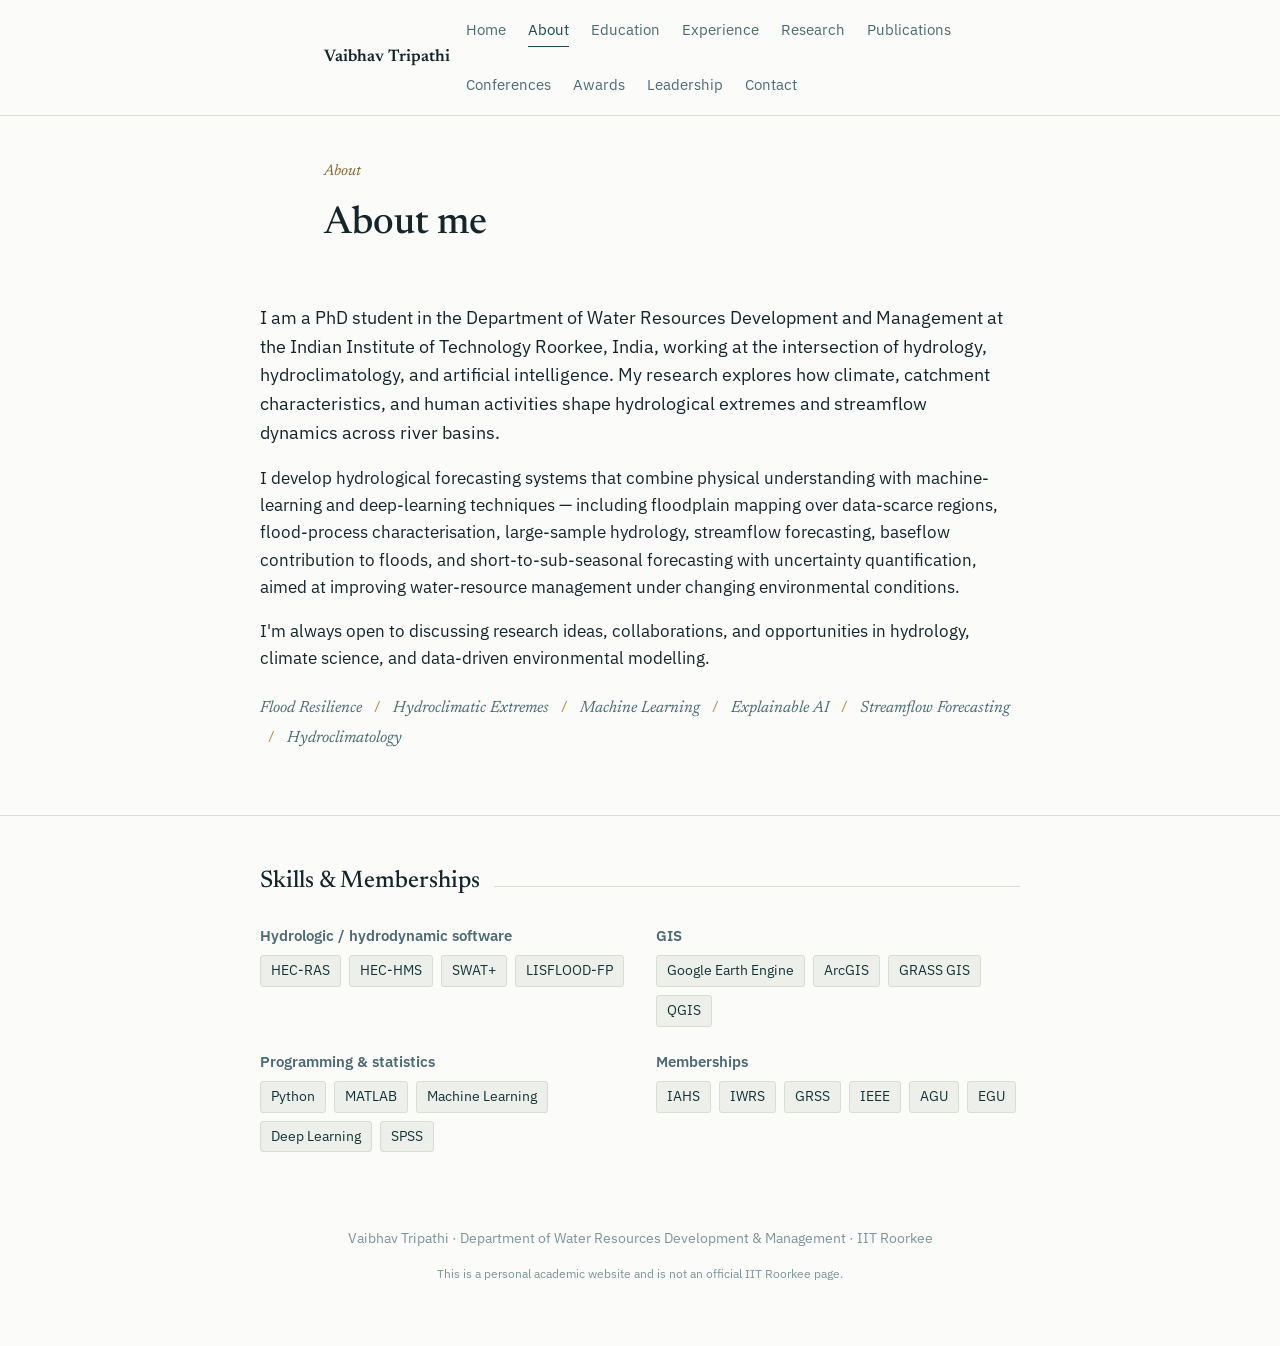
==== about.html @ 0121c371 "Add personal academic website Multi-page site built from CV and Google Sites content: home with feat" ====
<!DOCTYPE html>
<html lang="en">
<head>
<meta charset="UTF-8">
<meta name="viewport" content="width=device-width, initial-scale=1.0">
<title>About — Vaibhav Tripathi</title>
<meta name="description" content="About Vaibhav Tripathi, PhD researcher in hydrology at IIT Roorkee.">
<meta property="og:title" content="About — Vaibhav Tripathi">
<meta property="og:description" content="About Vaibhav Tripathi, PhD researcher in hydrology at IIT Roorkee.">
<meta property="og:image" content="assets/img/profile.jpg">
<meta property="og:type" content="website">
<link rel="icon" href="data:,">
<link rel="preconnect" href="https://fonts.googleapis.com">
<link rel="preconnect" href="https://fonts.gstatic.com" crossorigin>
<link href="https://fonts.googleapis.com/css2?family=Newsreader:ital,opsz,wght@0,6..72,400;0,6..72,500;0,6..72,600;1,6..72,400;1,6..72,500&family=IBM+Plex+Sans:wght@400;500;600&display=swap" rel="stylesheet">
<link rel="stylesheet" href="assets/css/style.css">
</head>
<body>

<nav class="topnav">
  <div class="topnav-inner">
    <a href="index.html" class="brand">Vaibhav Tripathi</a>
    <button class="navtoggle" id="navToggle" aria-label="Toggle navigation" aria-expanded="false">
      <span></span><span></span><span></span>
    </button>
    <div class="navlinks" id="navLinks">
      <a href="index.html">Home</a>
      <a href="about.html" class="active">About</a>
      <a href="education.html">Education</a>
      <a href="experience.html">Experience</a>
      <a href="research.html">Research</a>
      <a href="publications.html">Publications</a>
      <a href="conferences.html">Conferences</a>
      <a href="awards.html">Awards</a>
      <a href="leadership.html">Leadership</a>
      <a href="contact.html">Contact</a>
    </div>
  </div>
</nav>
<header class="pagehead">
  <p class="hero-eyebrow">About</p>
  <h1>About me</h1>
  
</header>

<main>
<section class="no-border-top">
  <div class="section-inner">
    <p class="about-lede">I am a PhD student in the Department of Water Resources Development and Management at the Indian Institute of Technology Roorkee, India, working at the intersection of hydrology, hydroclimatology, and artificial intelligence. My research explores how climate, catchment characteristics, and human activities shape hydrological extremes and streamflow dynamics across river basins.</p>
    <p>I develop hydrological forecasting systems that combine physical understanding with machine-learning and deep-learning techniques &mdash; including floodplain mapping over data-scarce regions, flood-process characterisation, large-sample hydrology, streamflow forecasting, baseflow contribution to floods, and short-to-sub-seasonal forecasting with uncertainty quantification, aimed at improving water-resource management under changing environmental conditions.</p>
    <p>I'm always open to discussing research ideas, collaborations, and opportunities in hydrology, climate science, and data-driven environmental modelling.</p>
    <p class="keywords">Flood Resilience <span class="sep">/</span> Hydroclimatic Extremes <span class="sep">/</span> Machine Learning <span class="sep">/</span> Explainable AI <span class="sep">/</span> Streamflow Forecasting <span class="sep">/</span> Hydroclimatology</p>
  </div>
</section>

<section id="skills">
  <div class="section-inner">
    <div class="section-head"><h2>Skills &amp; Memberships</h2><div class="rule"></div></div>
    <div class="skills-grid">
      <div>
        <h3>Hydrologic / hydrodynamic software</h3>
        <div class="tag-row"><span>HEC-RAS</span><span>HEC-HMS</span><span>SWAT+</span><span>LISFLOOD-FP</span></div>
      </div>
      <div>
        <h3>GIS</h3>
        <div class="tag-row"><span>Google Earth Engine</span><span>ArcGIS</span><span>GRASS GIS</span><span>QGIS</span></div>
      </div>
      <div>
        <h3>Programming &amp; statistics</h3>
        <div class="tag-row"><span>Python</span><span>MATLAB</span><span>Machine Learning</span><span>Deep Learning</span><span>SPSS</span></div>
      </div>
      <div>
        <h3>Memberships</h3>
        <div class="tag-row"><span>IAHS</span><span>IWRS</span><span>GRSS</span><span>IEEE</span><span>AGU</span><span>EGU</span></div>
      </div>
    </div>
  </div>
</section>
</main>
<footer>
  <p>Vaibhav Tripathi &middot; Department of Water Resources Development &amp; Management &middot; IIT Roorkee</p>
  <p class="footer-note">This is a personal academic website and is not an official IIT Roorkee page.</p>
</footer>

<script src="assets/js/main.js"></script>
</body>
</html>
---- assets/css/style.css ----
/* ============================================================
   Vaibhav Tripathi — personal site
   Palette: ink #14252B / teal #1B4B4F / slate #4C6B72
            paper #EDEFEA / paper-warm #FBFBF9 / ochre #B8823D
   Type: Newsreader (headings) + IBM Plex Sans (body/UI)
   ============================================================ */

:root {
  --ink: #14252b;
  --teal: #1b4b4f;
  --teal-deep: #123437;
  --slate: #4c6b72;
  --slate-light: #7c949a;
  --paper: #edefea;
  --paper-warm: #fbfbf9;
  --line: #d8dcd3;
  --ochre: #b8823d;
  --ochre-deep: #8f6528;
  --max-w: 760px;
  --side-pad: clamp(20px, 5vw, 64px);
}

* { box-sizing: border-box; }

html {
  scroll-behavior: smooth;
}

@media (prefers-reduced-motion: reduce) {
  html { scroll-behavior: auto; }
  * { animation-duration: 0.01ms !important; animation-iteration-count: 1 !important; transition-duration: 0.01ms !important; }
}

body {
  margin: 0;
  background: var(--paper-warm);
  color: var(--ink);
  font-family: "IBM Plex Sans", -apple-system, BlinkMacSystemFont, "Segoe UI", sans-serif;
  font-size: 17px;
  line-height: 1.6;
  -webkit-font-smoothing: antialiased;
}

h1, h2, h3, h4 {
  font-family: "Newsreader", Georgia, serif;
  font-weight: 500;
  color: var(--ink);
  margin: 0;
}

a {
  color: var(--teal);
  text-decoration-color: var(--slate-light);
  text-underline-offset: 3px;
}
a:hover { color: var(--ochre-deep); }

a:focus-visible,
button:focus-visible,
input:focus-visible {
  outline: 2px solid var(--ochre);
  outline-offset: 3px;
}

::selection { background: var(--ochre); color: var(--paper-warm); }

p { margin: 0 0 1em; }

.wrap {
  max-width: var(--max-w);
  margin: 0 auto;
  padding: 0 var(--side-pad);
}

/* ---------- Top nav ---------- */

.topnav {
  position: sticky;
  top: 0;
  z-index: 50;
  background: rgba(251, 251, 249, 0.92);
  backdrop-filter: blur(6px);
  border-bottom: 1px solid var(--line);
}

.topnav-inner {
  max-width: var(--max-w);
  margin: 0 auto;
  padding: 14px var(--side-pad);
  display: flex;
  align-items: center;
  justify-content: space-between;
  gap: 16px;
}

.brand {
  font-family: "Newsreader", serif;
  font-size: 1.05rem;
  font-weight: 600;
  color: var(--ink);
  text-decoration: none;
  white-space: nowrap;
}

.navlinks {
  display: flex;
  gap: clamp(10px, 2vw, 22px);
  flex-wrap: wrap;
  font-size: 0.92rem;
}

.navlinks a {
  color: var(--slate);
  text-decoration: none;
  padding: 4px 0;
  border-bottom: 1px solid transparent;
}
.navlinks a:hover {
  color: var(--teal);
  border-bottom-color: var(--ochre);
}
.navlinks a.active {
  color: var(--teal);
  border-bottom-color: var(--teal);
}

.navtoggle {
  display: none;
  flex-direction: column;
  justify-content: center;
  gap: 4px;
  width: 30px;
  height: 30px;
  background: none;
  border: none;
  cursor: pointer;
  padding: 0;
}
.navtoggle span {
  display: block;
  height: 1.5px;
  background: var(--ink);
  border-radius: 1px;
}

@media (max-width: 720px) {
  .navtoggle { display: flex; }
  .navlinks {
    display: none;
    width: 100%;
    flex-direction: column;
    gap: 2px;
    padding-top: 10px;
  }
  .navlinks.open { display: flex; }
  .navlinks a { padding: 8px 0; border-bottom: 1px dotted var(--line); }
  .topnav-inner { flex-wrap: wrap; }
}

/* ---------- Hero ---------- */

.hero {
  position: relative;
  padding: 64px var(--side-pad) 40px;
  overflow: hidden;
}

.hero-inner {
  max-width: var(--max-w);
  margin: 0 auto;
  display: grid;
  grid-template-columns: 1fr auto;
  gap: 36px;
  align-items: start;
  position: relative;
  z-index: 2;
}

.hero-eyebrow {
  color: var(--ochre-deep);
  font-size: 0.95rem;
  margin: 0 0 10px;
  font-style: italic;
  font-family: "Newsreader", serif;
}

.hero h1 {
  font-size: clamp(2.1rem, 5vw, 2.9rem);
  line-height: 1.12;
  margin-bottom: 14px;
  letter-spacing: -0.01em;
}

.hero-role {
  color: var(--slate);
  font-size: 1.05rem;
  max-width: 46ch;
  margin-bottom: 20px;
}

.hero-links {
  display: flex;
  flex-wrap: wrap;
  gap: 10px 18px;
  font-size: 0.93rem;
}

.hero-links a {
  color: var(--teal);
  text-decoration: none;
  border-bottom: 1px solid var(--line);
  padding-bottom: 1px;
}
.hero-links a:hover { border-bottom-color: var(--ochre); }

.hero-photo {
  width: 148px;
  height: 148px;
  border-radius: 50%;
  overflow: hidden;
  border: 1px solid var(--line);
  flex-shrink: 0;
  background: var(--paper);
}
.hero-photo img {
  width: 100%;
  height: 100%;
  object-fit: cover;
  display: block;
}

.hero-contour {
  position: absolute;
  inset: 0;
  z-index: 1;
  opacity: 0.5;
  pointer-events: none;
}

@media (max-width: 620px) {
  .hero-inner { grid-template-columns: 1fr; }
  .hero-photo { width: 104px; height: 104px; order: -1; }
}

/* ---------- Sub-page header (non-home pages) ---------- */

.pagehead {
  padding: 44px var(--side-pad) 30px;
  max-width: var(--max-w);
  margin: 0 auto;
}
.pagehead h1 {
  font-size: clamp(1.8rem, 4vw, 2.4rem);
  margin-bottom: 8px;
}
.pagehead-blurb {
  color: var(--slate);
  max-width: 62ch;
  margin: 0;
}

section.no-border-top {
  border-top: none;
  padding-top: 10px;
}

/* ---------- Featured research (home page) ---------- */

.feature-grid {
  display: grid;
  grid-template-columns: repeat(3, 1fr);
  gap: 20px;
}
@media (max-width: 820px) {
  .feature-grid { grid-template-columns: 1fr; }
}

.feature-card {
  border: 1px solid var(--line);
  border-radius: 4px;
  padding: 20px;
  background: var(--paper);
}
.feature-card h3 {
  font-size: 1.05rem;
  margin: 12px 0 6px;
  line-height: 1.3;
}
.feature-card p {
  color: var(--slate);
  font-size: 0.93rem;
  margin: 0;
}
.feature-card .pub-links { margin-top: 10px; }

.feature-stats {
  display: flex;
  flex-wrap: wrap;
  gap: 14px;
}
.stat {
  display: flex;
  flex-direction: column;
}
.stat-num {
  font-family: "Newsreader", serif;
  font-size: 1.3rem;
  color: var(--teal);
  font-weight: 600;
  line-height: 1.1;
}
.stat-label {
  font-size: 0.74rem;
  color: var(--slate-light);
  margin-top: 2px;
}

/* ---------- Sections ---------- */

section {
  padding: 46px var(--side-pad);
  border-top: 1px solid var(--line);
}
section .wrap { padding: 0; max-width: var(--max-w); }
section > .wrap { }
.section-inner { max-width: var(--max-w); margin: 0 auto; }

.section-head {
  display: flex;
  align-items: baseline;
  gap: 14px;
  margin-bottom: 22px;
}

.section-head h2 {
  font-size: 1.5rem;
}

.section-head .rule {
  flex: 1;
  height: 1px;
  background: var(--line);
}

/* ---------- About ---------- */

.about-lede {
  font-size: 1.12rem;
  color: var(--ink);
  max-width: 68ch;
}

.keywords {
  margin-top: 22px;
  font-family: "Newsreader", serif;
  font-style: italic;
  color: var(--slate);
  font-size: 1.02rem;
  line-height: 1.8;
}
.keywords .sep {
  color: var(--ochre);
  font-style: normal;
  margin: 0 8px;
}

/* ---------- Research ---------- */

.research-item {
  padding: 16px 0;
  border-bottom: 1px dotted var(--line);
}
.research-item:last-child { border-bottom: none; }
.research-item h3 {
  font-size: 1.08rem;
  margin-bottom: 4px;
}
.research-item p {
  color: var(--slate);
  font-size: 0.97rem;
  margin: 0;
}
.research-tag {
  font-size: 0.8rem;
  color: var(--ochre-deep);
  margin-left: 8px;
}

/* ---------- Timeline (Education / Experience) ---------- */

.timeline {
  position: relative;
  margin-left: 6px;
  padding-left: 26px;
  border-left: 1.5px solid var(--slate-light);
}

.timeline-item {
  position: relative;
  padding-bottom: 28px;
}
.timeline-item:last-child { padding-bottom: 0; }

.timeline-item::before {
  content: "";
  position: absolute;
  left: -30.5px;
  top: 6px;
  width: 9px;
  height: 9px;
  border-radius: 50%;
  background: var(--paper-warm);
  border: 2px solid var(--teal);
}

.timeline-date {
  font-size: 0.85rem;
  color: var(--ochre-deep);
  font-family: "Newsreader", serif;
  font-style: italic;
  margin-bottom: 2px;
}

.timeline-item h3 {
  font-size: 1.08rem;
  margin-bottom: 2px;
}

.timeline-item .org {
  color: var(--slate);
  font-size: 0.95rem;
}
.timeline-item .meta {
  color: var(--slate-light);
  font-size: 0.88rem;
  margin-top: 2px;
}

/* ---------- Publications ---------- */

.pub-controls {
  margin-bottom: 20px;
  display: flex;
  gap: 10px;
  flex-wrap: wrap;
  align-items: center;
}

.pub-search {
  flex: 1;
  min-width: 180px;
  padding: 9px 12px;
  border: 1px solid var(--line);
  border-radius: 3px;
  background: var(--paper);
  font-family: inherit;
  font-size: 0.92rem;
  color: var(--ink);
}
.pub-search::placeholder { color: var(--slate-light); }

.pub-year-group {
  margin-bottom: 24px;
}
.pub-year {
  font-family: "Newsreader", serif;
  font-size: 1.15rem;
  color: var(--teal);
  margin-bottom: 10px;
  font-style: italic;
}

.pub-item {
  padding: 12px 0;
  border-bottom: 1px dotted var(--line);
  font-size: 0.97rem;
}
.pub-item:last-child { border-bottom: none; }

.pub-title {
  color: var(--ink);
  font-weight: 500;
  display: block;
  margin-bottom: 3px;
}
.pub-meta {
  color: var(--slate);
  font-size: 0.92rem;
}
.pub-journal { font-style: italic; }
.pub-links { margin-top: 4px; font-size: 0.88rem; }
.pub-links a { margin-right: 14px; }
.pub-badge {
  display: inline-block;
  font-size: 0.76rem;
  color: var(--ochre-deep);
  border: 1px solid var(--ochre);
  border-radius: 3px;
  padding: 1px 6px;
  margin-left: 8px;
  vertical-align: middle;
}
.pub-item[hidden] { display: none; }

/* ---------- Lists (awards / leadership / conferences) ---------- */

.plain-list {
  list-style: none;
  margin: 0;
  padding: 0;
}
.plain-list li {
  padding: 10px 0;
  border-bottom: 1px dotted var(--line);
  font-size: 0.97rem;
  color: var(--ink);
}
.plain-list li:last-child { border-bottom: none; }
.plain-list .sub {
  color: var(--slate);
  font-size: 0.9rem;
  display: block;
  margin-top: 2px;
}

.conf-list li { padding: 10px 0; border-bottom: 1px dotted var(--line); font-size: 0.95rem;}
.conf-list .pub-meta { display:block; margin-top:2px; }

/* ---------- Skills / memberships row ---------- */

.tag-row {
  display: flex;
  flex-wrap: wrap;
  gap: 8px;
  margin-top: 8px;
}
.tag-row span {
  font-size: 0.85rem;
  color: var(--teal-deep);
  background: var(--paper);
  border: 1px solid var(--line);
  padding: 4px 10px;
  border-radius: 3px;
}

.skills-grid {
  display: grid;
  grid-template-columns: 1fr 1fr;
  gap: 22px 32px;
}
.skills-grid h3 {
  font-size: 0.95rem;
  color: var(--slate);
  font-weight: 600;
  font-family: "IBM Plex Sans", sans-serif;
  margin-bottom: 8px;
  text-transform: none;
}
@media (max-width: 560px) {
  .skills-grid { grid-template-columns: 1fr; }
}

/* ---------- Contact / footer ---------- */

.contact-grid {
  display: grid;
  grid-template-columns: 1fr 1fr;
  gap: 18px 32px;
}
@media (max-width: 560px) {
  .contact-grid { grid-template-columns: 1fr; }
}
.contact-label {
  font-size: 0.82rem;
  color: var(--slate-light);
  margin-bottom: 2px;
}
.contact-value a, .contact-value {
  color: var(--ink);
  text-decoration: none;
}
.contact-value a:hover { color: var(--teal); }

.cv-button {
  display: inline-flex;
  align-items: center;
  gap: 8px;
  margin-top: 26px;
  padding: 11px 20px;
  background: var(--teal);
  color: var(--paper-warm) !important;
  text-decoration: none;
  border-radius: 3px;
  font-size: 0.95rem;
  border: 1px solid var(--teal);
}
.cv-button:hover { background: var(--teal-deep); border-color: var(--teal-deep); }

footer {
  padding: 30px var(--side-pad) 50px;
  text-align: center;
  color: var(--slate-light);
  font-size: 0.85rem;
}
footer a { color: var(--slate); }
footer .footer-note {
  font-size: 0.78rem;
  margin-top: 4px;
  color: var(--slate-light);
}
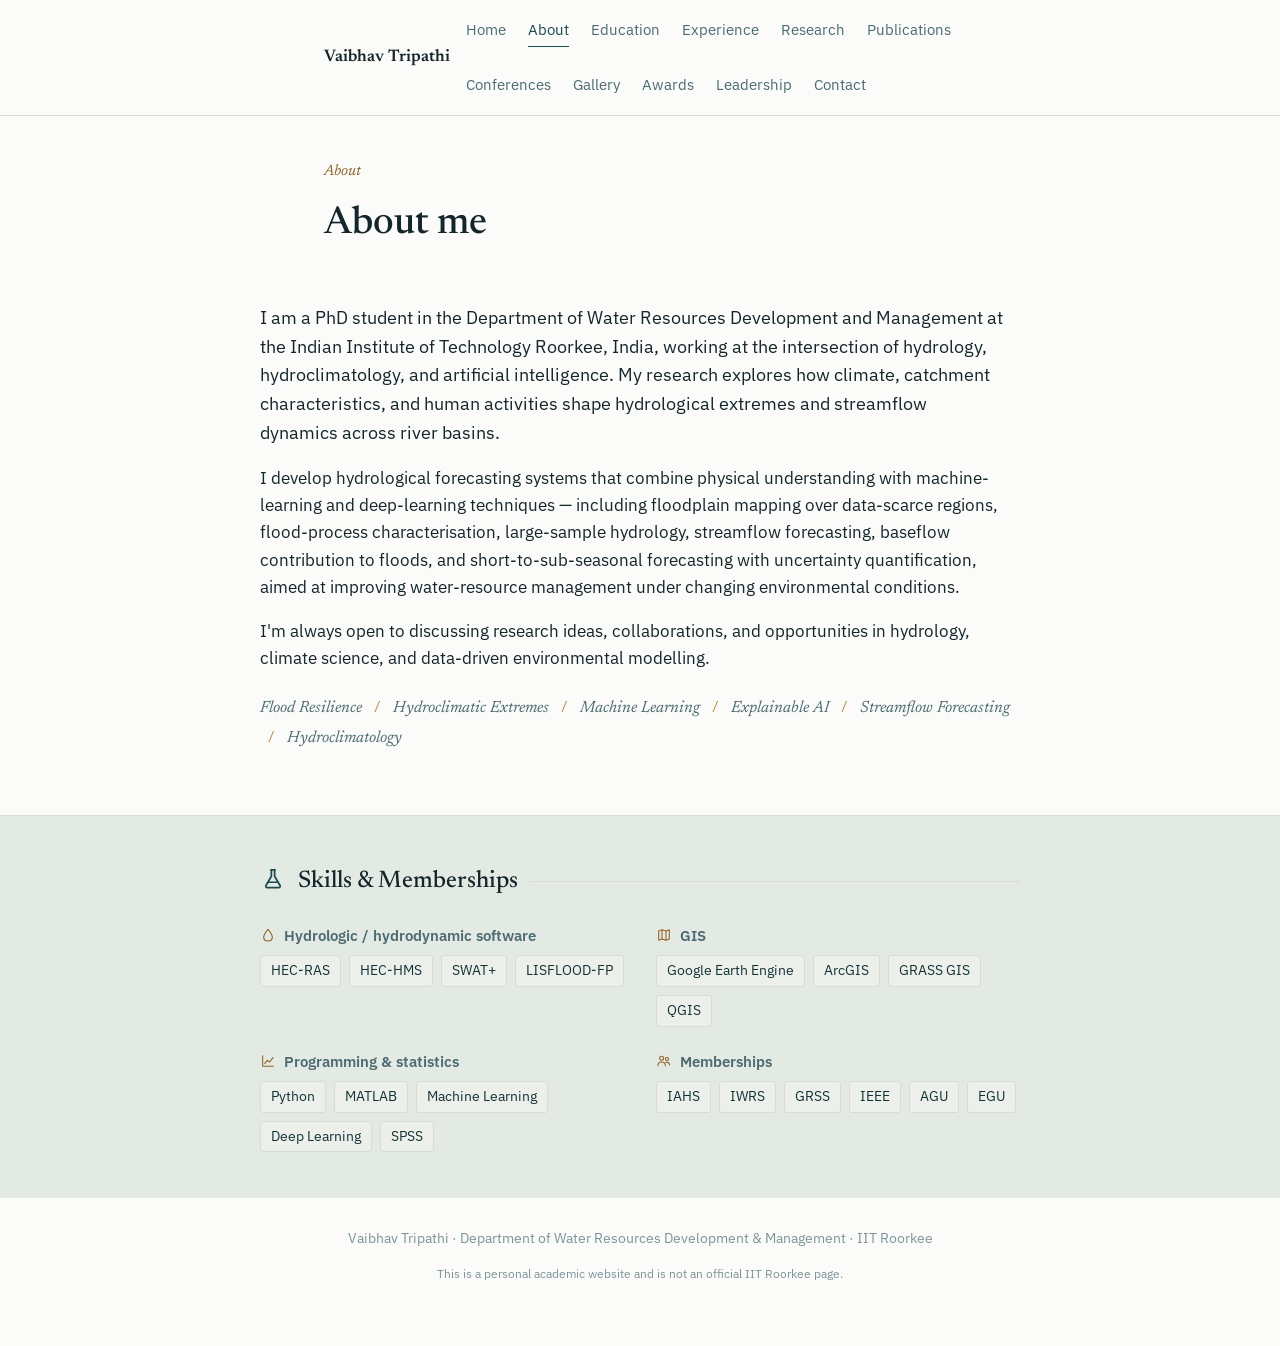
==== commit 94cd4787: "Richer visual design: gradient hero, icon set, gallery page - Hero band: deep teal gradient, light c" ====
--- a/about.html
+++ b/about.html
@@ -16,6 +16,99 @@
 <link rel="stylesheet" href="assets/css/style.css">
 </head>
 <body>
+<svg xmlns="http://www.w3.org/2000/svg" style="display:none">
+<defs>
+
+<symbol id="icon-mail" viewBox="0 0 24 24">
+  <rect x="3" y="5" width="18" height="14" rx="2" fill="none" stroke="currentColor" stroke-width="1.6"/>
+  <path d="M4 6.5 L12 13 L20 6.5" fill="none" stroke="currentColor" stroke-width="1.6" stroke-linecap="round" stroke-linejoin="round"/>
+</symbol>
+
+<symbol id="icon-phone" viewBox="0 0 24 24">
+  <path d="M6.5 3.5 L9.5 3.5 L11 8 L8.5 9.8 C9.6 12.2 11.8 14.4 14.2 15.5 L16 13 L20.5 14.5 L20.5 17.5 C20.5 19.2 19 20.4 17.4 20 C10.8 18.4 5.6 13.2 4 6.6 C3.6 5 4.8 3.5 6.5 3.5 Z" fill="none" stroke="currentColor" stroke-width="1.6" stroke-linejoin="round"/>
+</symbol>
+
+<symbol id="icon-download" viewBox="0 0 24 24">
+  <path d="M12 3.5 V14.5 M7.5 10.5 L12 15 L16.5 10.5" fill="none" stroke="currentColor" stroke-width="1.6" stroke-linecap="round" stroke-linejoin="round"/>
+  <path d="M4.5 17.5 V19 C4.5 19.8 5.2 20.5 6 20.5 H18 C18.8 20.5 19.5 19.8 19.5 19 V17.5" fill="none" stroke="currentColor" stroke-width="1.6" stroke-linecap="round"/>
+</symbol>
+
+<symbol id="icon-external" viewBox="0 0 24 24">
+  <path d="M9 6.5 H5.5 C4.7 6.5 4 7.2 4 8 V18 C4 18.8 4.7 19.5 5.5 19.5 H16 C16.8 19.5 17.5 18.8 17.5 18 V14.5" fill="none" stroke="currentColor" stroke-width="1.6" stroke-linecap="round" stroke-linejoin="round"/>
+  <path d="M12.5 4.5 H19.5 V11.5 M19.5 4.5 L11 13" fill="none" stroke="currentColor" stroke-width="1.6" stroke-linecap="round" stroke-linejoin="round"/>
+</symbol>
+
+<symbol id="icon-cap" viewBox="0 0 24 24">
+  <path d="M12 4.5 L21.5 9 L12 13.5 L2.5 9 Z" fill="none" stroke="currentColor" stroke-width="1.6" stroke-linejoin="round"/>
+  <path d="M6.5 11 V15.5 C6.5 17 9 18.5 12 18.5 C15 18.5 17.5 17 17.5 15.5 V11" fill="none" stroke="currentColor" stroke-width="1.6" stroke-linecap="round"/>
+  <path d="M21.5 9 V15" fill="none" stroke="currentColor" stroke-width="1.6" stroke-linecap="round"/>
+</symbol>
+
+<symbol id="icon-briefcase" viewBox="0 0 24 24">
+  <rect x="3" y="7.5" width="18" height="12" rx="2" fill="none" stroke="currentColor" stroke-width="1.6"/>
+  <path d="M8.5 7.5 V5.5 C8.5 4.7 9.2 4 10 4 H14 C14.8 4 15.5 4.7 15.5 5.5 V7.5" fill="none" stroke="currentColor" stroke-width="1.6" stroke-linejoin="round"/>
+  <path d="M3 12.5 H21" stroke="currentColor" stroke-width="1.6"/>
+</symbol>
+
+<symbol id="icon-flask" viewBox="0 0 24 24">
+  <path d="M10 3.5 H14 M10.5 4 V9.5 L5.5 18 C5 19 5.7 20 6.8 20 H17.2 C18.3 20 19 19 18.5 18 L13.5 9.5 V4" fill="none" stroke="currentColor" stroke-width="1.6" stroke-linecap="round" stroke-linejoin="round"/>
+  <path d="M8 15 H16" stroke="currentColor" stroke-width="1.6" stroke-linecap="round"/>
+</symbol>
+
+<symbol id="icon-map" viewBox="0 0 24 24">
+  <path d="M9 4 L4 6 V20 L9 18 L15 20 L20 18 V4 L15 6 L9 4 Z" fill="none" stroke="currentColor" stroke-width="1.6" stroke-linejoin="round"/>
+  <path d="M9 4 V18 M15 6 V20" stroke="currentColor" stroke-width="1.6"/>
+</symbol>
+
+<symbol id="icon-users" viewBox="0 0 24 24">
+  <circle cx="8.5" cy="8" r="3" fill="none" stroke="currentColor" stroke-width="1.6"/>
+  <path d="M3 19 C3 15.5 5.5 13.5 8.5 13.5 C11.5 13.5 14 15.5 14 19" fill="none" stroke="currentColor" stroke-width="1.6" stroke-linecap="round"/>
+  <circle cx="16.5" cy="9" r="2.3" fill="none" stroke="currentColor" stroke-width="1.6"/>
+  <path d="M14.5 13.8 C17 13.3 19.8 15 20.5 18" fill="none" stroke="currentColor" stroke-width="1.6" stroke-linecap="round"/>
+</symbol>
+
+<symbol id="icon-award" viewBox="0 0 24 24">
+  <circle cx="12" cy="9" r="5.5" fill="none" stroke="currentColor" stroke-width="1.6"/>
+  <path d="M9 13.5 L7.5 20.5 L12 18 L16.5 20.5 L15 13.5" fill="none" stroke="currentColor" stroke-width="1.6" stroke-linejoin="round"/>
+</symbol>
+
+<symbol id="icon-book" viewBox="0 0 24 24">
+  <path d="M4 5.5 C4 4.7 4.7 4 5.5 4 H11 V19 H5.5 C4.7 19 4 19.7 4 20.5 V5.5 Z" fill="none" stroke="currentColor" stroke-width="1.6" stroke-linejoin="round"/>
+  <path d="M20 5.5 C20 4.7 19.3 4 18.5 4 H13 V19 H18.5 C19.3 19 20 19.7 20 20.5 V5.5 Z" fill="none" stroke="currentColor" stroke-width="1.6" stroke-linejoin="round"/>
+</symbol>
+
+<symbol id="icon-calendar" viewBox="0 0 24 24">
+  <rect x="3.5" y="5.5" width="17" height="15" rx="2" fill="none" stroke="currentColor" stroke-width="1.6"/>
+  <path d="M3.5 10 H20.5 M8 3.5 V7 M16 3.5 V7" stroke="currentColor" stroke-width="1.6" stroke-linecap="round"/>
+</symbol>
+
+<symbol id="icon-droplet" viewBox="0 0 24 24">
+  <path d="M12 3.5 C12 3.5 5.5 11 5.5 15.5 C5.5 19 8.4 21 12 21 C15.6 21 18.5 19 18.5 15.5 C18.5 11 12 3.5 12 3.5 Z" fill="none" stroke="currentColor" stroke-width="1.6" stroke-linejoin="round"/>
+</symbol>
+
+<symbol id="icon-chart" viewBox="0 0 24 24">
+  <path d="M4 20 V4 M4 20 H20" stroke="currentColor" stroke-width="1.6" stroke-linecap="round"/>
+  <path d="M7 16 L11 11 L14.5 13.5 L19.5 7" fill="none" stroke="currentColor" stroke-width="1.6" stroke-linecap="round" stroke-linejoin="round"/>
+</symbol>
+
+<symbol id="icon-image" viewBox="0 0 24 24">
+  <rect x="3.5" y="4.5" width="17" height="15" rx="2" fill="none" stroke="currentColor" stroke-width="1.6"/>
+  <circle cx="8.5" cy="9.5" r="1.7" fill="none" stroke="currentColor" stroke-width="1.6"/>
+  <path d="M4 17 L9.5 12 L13.5 15.5 L16.5 13 L20.5 17" fill="none" stroke="currentColor" stroke-width="1.6" stroke-linejoin="round"/>
+</symbol>
+
+<symbol id="icon-globe" viewBox="0 0 24 24">
+  <circle cx="12" cy="12" r="8.5" fill="none" stroke="currentColor" stroke-width="1.6"/>
+  <path d="M3.5 12 H20.5 M12 3.5 C14.8 6.5 14.8 17.5 12 20.5 C9.2 17.5 9.2 6.5 12 3.5 Z" fill="none" stroke="currentColor" stroke-width="1.6"/>
+</symbol>
+
+<symbol id="icon-pin" viewBox="0 0 24 24">
+  <path d="M12 21 C12 21 18.5 14.5 18.5 10 C18.5 6.4 15.6 3.5 12 3.5 C8.4 3.5 5.5 6.4 5.5 10 C5.5 14.5 12 21 12 21 Z" fill="none" stroke="currentColor" stroke-width="1.6" stroke-linejoin="round"/>
+  <circle cx="12" cy="10" r="2.2" fill="none" stroke="currentColor" stroke-width="1.6"/>
+</symbol>
+
+</defs>
+</svg>
 
 <nav class="topnav">
   <div class="topnav-inner">
@@ -31,6 +124,7 @@
       <a href="research.html">Research</a>
       <a href="publications.html">Publications</a>
       <a href="conferences.html">Conferences</a>
+      <a href="gallery.html">Gallery</a>
       <a href="awards.html">Awards</a>
       <a href="leadership.html">Leadership</a>
       <a href="contact.html">Contact</a>
@@ -38,7 +132,7 @@
   </div>
 </nav>
 <header class="pagehead">
-  <p class="hero-eyebrow">About</p>
+  <p class="pagehead-eyebrow">About</p>
   <h1>About me</h1>
   
 </header>
@@ -53,24 +147,24 @@
   </div>
 </section>
 
-<section id="skills">
+<section id="skills" class="tint">
   <div class="section-inner">
-    <div class="section-head"><h2>Skills &amp; Memberships</h2><div class="rule"></div></div>
+    <div class="section-head"><span class="section-icon"><svg class="icon icon-lg"><use href="#icon-flask"/></svg></span><h2>Skills &amp; Memberships</h2><div class="rule"></div></div>
     <div class="skills-grid">
       <div>
-        <h3>Hydrologic / hydrodynamic software</h3>
+        <h3><svg class="icon icon-sm"><use href="#icon-droplet"/></svg> Hydrologic / hydrodynamic software</h3>
         <div class="tag-row"><span>HEC-RAS</span><span>HEC-HMS</span><span>SWAT+</span><span>LISFLOOD-FP</span></div>
       </div>
       <div>
-        <h3>GIS</h3>
+        <h3><svg class="icon icon-sm"><use href="#icon-map"/></svg> GIS</h3>
         <div class="tag-row"><span>Google Earth Engine</span><span>ArcGIS</span><span>GRASS GIS</span><span>QGIS</span></div>
       </div>
       <div>
-        <h3>Programming &amp; statistics</h3>
+        <h3><svg class="icon icon-sm"><use href="#icon-chart"/></svg> Programming &amp; statistics</h3>
         <div class="tag-row"><span>Python</span><span>MATLAB</span><span>Machine Learning</span><span>Deep Learning</span><span>SPSS</span></div>
       </div>
       <div>
-        <h3>Memberships</h3>
+        <h3><svg class="icon icon-sm"><use href="#icon-users"/></svg> Memberships</h3>
         <div class="tag-row"><span>IAHS</span><span>IWRS</span><span>GRSS</span><span>IEEE</span><span>AGU</span><span>EGU</span></div>
       </div>
     </div>
--- a/assets/css/style.css
+++ b/assets/css/style.css
@@ -15,12 +15,26 @@
   --paper-warm: #fbfbf9;
   --line: #d8dcd3;
   --ochre: #b8823d;
+  --ochre-light: #e3b67a;
   --ochre-deep: #8f6528;
+  --paper-tint: #e3e9e3;
   --max-w: 760px;
+  --max-w-wide: 980px;
   --side-pad: clamp(20px, 5vw, 64px);
 }
 
 * { box-sizing: border-box; }
+
+.icon {
+  width: 1em;
+  height: 1em;
+  display: inline-block;
+  vertical-align: -0.15em;
+  flex-shrink: 0;
+}
+.icon-sm { width: 16px; height: 16px; }
+.icon-md { width: 20px; height: 20px; }
+.icon-lg { width: 26px; height: 26px; }
 
 html {
   scroll-behavior: smooth;
@@ -161,12 +175,14 @@
 
 .hero {
   position: relative;
-  padding: 64px var(--side-pad) 40px;
+  padding: 68px var(--side-pad) 0;
   overflow: hidden;
+  background: linear-gradient(150deg, var(--teal-deep) 0%, var(--teal) 55%, #235c60 100%);
+  color: var(--paper-warm);
 }
 
 .hero-inner {
-  max-width: var(--max-w);
+  max-width: var(--max-w-wide);
   margin: 0 auto;
   display: grid;
   grid-template-columns: 1fr auto;
@@ -174,9 +190,135 @@
   align-items: start;
   position: relative;
   z-index: 2;
+  padding-bottom: 44px;
 }
 
 .hero-eyebrow {
+  color: var(--ochre-light);
+  font-size: 0.95rem;
+  margin: 0 0 10px;
+  font-style: italic;
+  font-family: "Newsreader", serif;
+}
+
+.hero h1 {
+  font-size: clamp(2.1rem, 5vw, 3.1rem);
+  line-height: 1.12;
+  margin-bottom: 14px;
+  letter-spacing: -0.01em;
+  color: var(--paper-warm);
+}
+
+.hero-role {
+  color: rgba(251, 251, 249, 0.82);
+  font-size: 1.08rem;
+  max-width: 48ch;
+  margin-bottom: 22px;
+}
+
+.hero-links {
+  display: flex;
+  flex-wrap: wrap;
+  gap: 10px 20px;
+  font-size: 0.93rem;
+}
+
+.hero-links a {
+  color: var(--paper-warm);
+  text-decoration: none;
+  border-bottom: 1px solid rgba(251, 251, 249, 0.35);
+  padding-bottom: 1px;
+  display: inline-flex;
+  align-items: center;
+  gap: 6px;
+}
+.hero-links a:hover { border-bottom-color: var(--ochre-light); color: var(--ochre-light); }
+.hero-links .icon { opacity: 0.85; }
+
+.hero-photo {
+  width: 156px;
+  height: 156px;
+  border-radius: 50%;
+  overflow: hidden;
+  border: 2px solid rgba(251, 251, 249, 0.5);
+  box-shadow: 0 0 0 6px rgba(184, 130, 61, 0.18);
+  flex-shrink: 0;
+  background: var(--paper);
+}
+.hero-photo img {
+  width: 100%;
+  height: 100%;
+  object-fit: cover;
+  display: block;
+}
+
+.hero-contour {
+  position: absolute;
+  inset: 0;
+  z-index: 1;
+  opacity: 0.35;
+  pointer-events: none;
+}
+
+/* ---------- Stat strip (bottom of hero) ---------- */
+
+.stat-strip {
+  position: relative;
+  z-index: 2;
+  max-width: var(--max-w-wide);
+  margin: 0 auto;
+  display: grid;
+  grid-template-columns: repeat(4, 1fr);
+  border-top: 1px solid rgba(251, 251, 249, 0.18);
+}
+
+.stat-strip-item {
+  padding: 18px var(--side-pad) 22px 0;
+  border-left: 1px solid rgba(251, 251, 249, 0.18);
+  padding-left: 20px;
+}
+.stat-strip-item:first-child { border-left: none; padding-left: 0; }
+
+.stat-strip-num {
+  font-family: "Newsreader", serif;
+  font-size: clamp(1.3rem, 2.4vw, 1.7rem);
+  color: var(--ochre-light);
+  font-weight: 600;
+  line-height: 1.1;
+  display: block;
+}
+.stat-strip-label {
+  font-size: 0.78rem;
+  color: rgba(251, 251, 249, 0.68);
+  margin-top: 4px;
+  display: block;
+}
+
+@media (max-width: 720px) {
+  .hero-inner { grid-template-columns: 1fr; padding-bottom: 32px; }
+  .hero-photo { width: 110px; height: 110px; order: -1; }
+  .stat-strip { grid-template-columns: repeat(2, 1fr); row-gap: 16px; }
+  .stat-strip-item:nth-child(3) { border-left: none; padding-left: 0; }
+}
+
+/* ---------- Sub-page header (non-home pages) ---------- */
+
+.pagehead {
+  padding: 44px var(--side-pad) 30px;
+  max-width: var(--max-w);
+  margin: 0 auto;
+}
+.pagehead h1 {
+  font-size: clamp(1.8rem, 4vw, 2.4rem);
+  margin-bottom: 8px;
+}
+.pagehead-blurb {
+  color: var(--slate);
+  max-width: 62ch;
+  margin: 0;
+}
+
+.pagehead-eyebrow {
   color: var(--ochre-deep);
   font-size: 0.95rem;
   margin: 0 0 10px;
@@ -184,81 +326,6 @@
   font-family: "Newsreader", serif;
 }
 
-.hero h1 {
-  font-size: clamp(2.1rem, 5vw, 2.9rem);
-  line-height: 1.12;
-  margin-bottom: 14px;
-  letter-spacing: -0.01em;
-}
-
-.hero-role {
-  color: var(--slate);
-  font-size: 1.05rem;
-  max-width: 46ch;
-  margin-bottom: 20px;
-}
-
-.hero-links {
-  display: flex;
-  flex-wrap: wrap;
-  gap: 10px 18px;
-  font-size: 0.93rem;
-}
-
-.hero-links a {
-  color: var(--teal);
-  text-decoration: none;
-  border-bottom: 1px solid var(--line);
-  padding-bottom: 1px;
-}
-.hero-links a:hover { border-bottom-color: var(--ochre); }
-
-.hero-photo {
-  width: 148px;
-  height: 148px;
-  border-radius: 50%;
-  overflow: hidden;
-  border: 1px solid var(--line);
-  flex-shrink: 0;
-  background: var(--paper);
-}
-.hero-photo img {
-  width: 100%;
-  height: 100%;
-  object-fit: cover;
-  display: block;
-}
-
-.hero-contour {
-  position: absolute;
-  inset: 0;
-  z-index: 1;
-  opacity: 0.5;
-  pointer-events: none;
-}
-
-@media (max-width: 620px) {
-  .hero-inner { grid-template-columns: 1fr; }
-  .hero-photo { width: 104px; height: 104px; order: -1; }
-}
-
-/* ---------- Sub-page header (non-home pages) ---------- */
-
-.pagehead {
-  padding: 44px var(--side-pad) 30px;
-  max-width: var(--max-w);
-  margin: 0 auto;
-}
-.pagehead h1 {
-  font-size: clamp(1.8rem, 4vw, 2.4rem);
-  margin-bottom: 8px;
-}
-.pagehead-blurb {
-  color: var(--slate);
-  max-width: 62ch;
-  margin: 0;
-}
-
 section.no-border-top {
   border-top: none;
   padding-top: 10px;
@@ -280,6 +347,10 @@
   border-radius: 4px;
   padding: 20px;
   background: var(--paper);
+}
+.feature-card {
+  position: relative;
+  border-top: 3px solid var(--teal);
 }
 .feature-card h3 {
   font-size: 1.05rem;
@@ -324,12 +395,22 @@
 section .wrap { padding: 0; max-width: var(--max-w); }
 section > .wrap { }
 .section-inner { max-width: var(--max-w); margin: 0 auto; }
+.section-inner.wide { max-width: var(--max-w-wide); }
+
+section.tint {
+  background: var(--paper-tint);
+}
 
 .section-head {
   display: flex;
-  align-items: baseline;
-  gap: 14px;
+  align-items: center;
+  gap: 12px;
   margin-bottom: 22px;
+}
+
+.section-head .section-icon {
+  color: var(--teal);
+  flex-shrink: 0;
 }
 
 .section-head h2 {
@@ -401,7 +482,7 @@
 }
 .timeline-item:last-child { padding-bottom: 0; }
 
-.timeline-item::before {
+.timeline-item:not(.has-icon)::before {
   content: "";
   position: absolute;
   left: -30.5px;
@@ -412,6 +493,22 @@
   background: var(--paper-warm);
   border: 2px solid var(--teal);
 }
+
+.timeline-icon {
+  position: absolute;
+  left: -40px;
+  top: -3px;
+  width: 22px;
+  height: 22px;
+  border-radius: 50%;
+  background: var(--paper-warm);
+  border: 1.5px solid var(--teal);
+  color: var(--teal);
+  display: flex;
+  align-items: center;
+  justify-content: center;
+}
+.timeline-icon .icon { width: 12px; height: 12px; }
 
 .timeline-date {
   font-size: 0.85rem;
@@ -555,9 +652,72 @@
   font-family: "IBM Plex Sans", sans-serif;
   margin-bottom: 8px;
   text-transform: none;
-}
+  display: flex;
+  align-items: center;
+  gap: 8px;
+}
+.skills-grid h3 .icon { color: var(--ochre-deep); }
 @media (max-width: 560px) {
   .skills-grid { grid-template-columns: 1fr; }
+}
+
+/* ---------- Gallery ---------- */
+
+.gallery-grid {
+  display: grid;
+  grid-template-columns: repeat(3, 1fr);
+  gap: 20px;
+}
+@media (max-width: 820px) {
+  .gallery-grid { grid-template-columns: repeat(2, 1fr); }
+}
+@media (max-width: 540px) {
+  .gallery-grid { grid-template-columns: 1fr; }
+}
+
+.gallery-tile {
+  border: 1px solid var(--line);
+  border-radius: 6px;
+  overflow: hidden;
+  background: var(--paper);
+}
+.gallery-tile img {
+  display: block;
+  width: 100%;
+  aspect-ratio: 4 / 3;
+  object-fit: cover;
+}
+.gallery-caption {
+  padding: 12px 14px 14px;
+}
+.gallery-caption h3 {
+  font-size: 0.98rem;
+  margin-bottom: 3px;
+}
+.gallery-caption p {
+  font-size: 0.86rem;
+  color: var(--slate);
+  margin: 0;
+}
+
+/* ---------- Contact cards ---------- */
+
+.contact-card {
+  display: flex;
+  align-items: flex-start;
+  gap: 12px;
+}
+.contact-card .icon-wrap {
+  width: 36px;
+  height: 36px;
+  border-radius: 50%;
+  background: var(--paper);
+  border: 1px solid var(--line);
+  color: var(--teal);
+  display: flex;
+  align-items: center;
+  justify-content: center;
+  flex-shrink: 0;
 }
 
 /* ---------- Contact / footer ---------- */
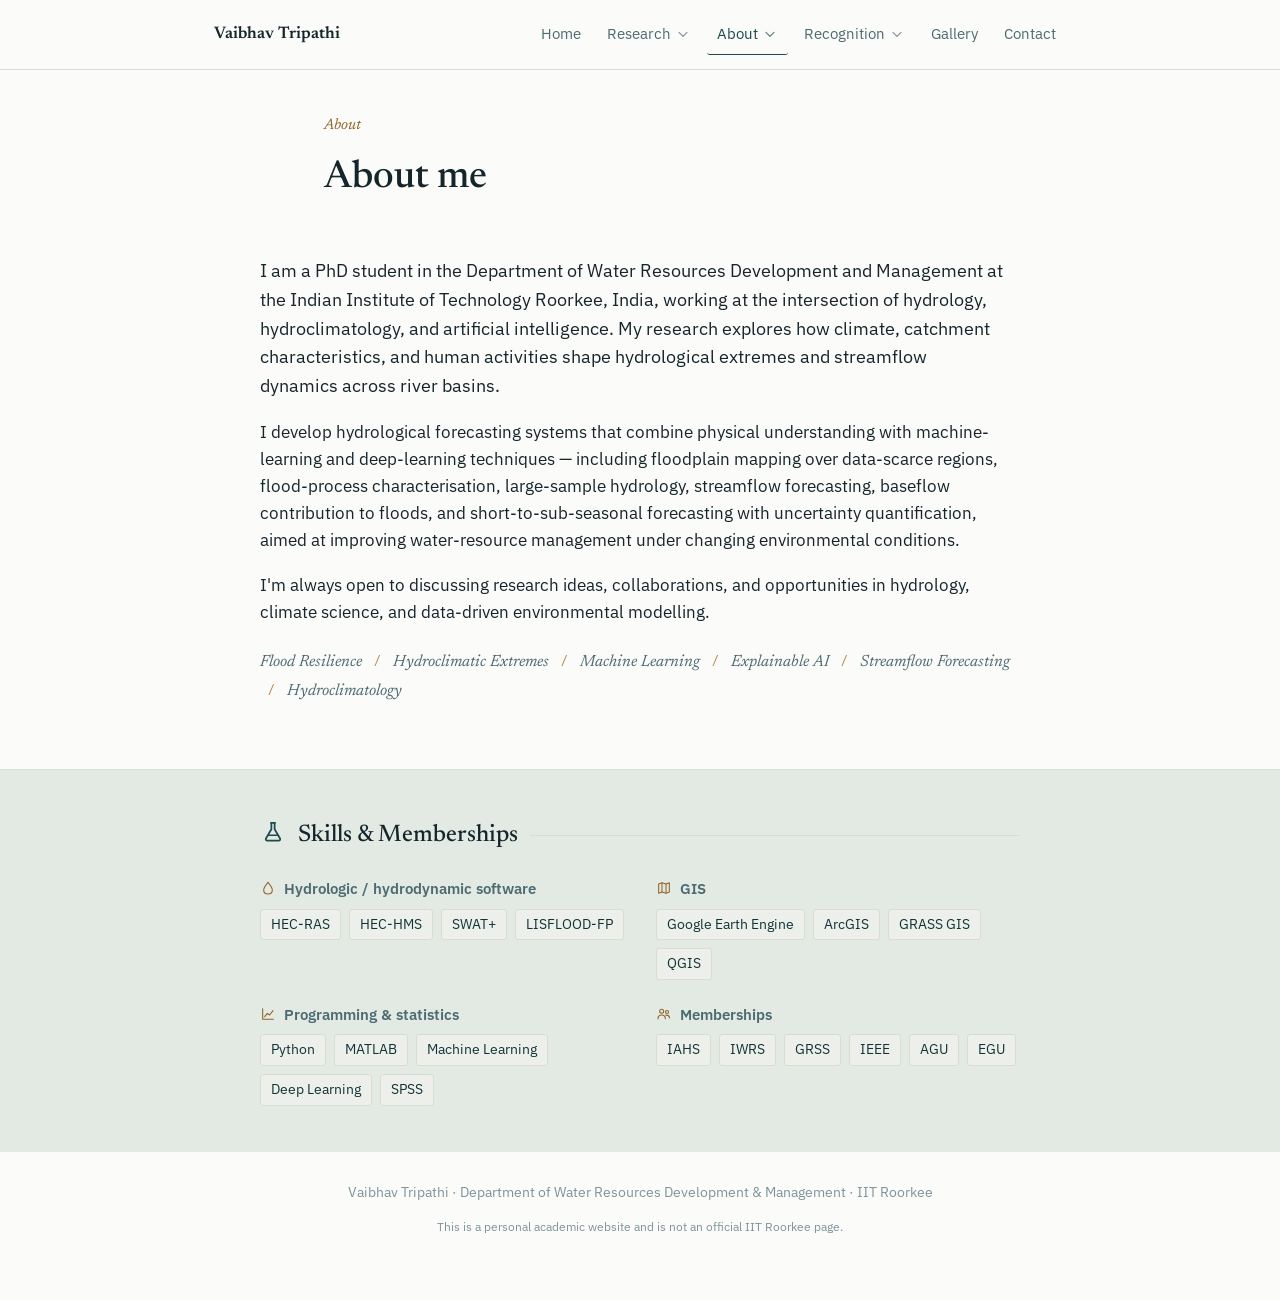
==== commit ae6833fc: "Dropdown nav, auto-scrolling ticker, and research theme cards Borrows layout techniques from the IIT" ====
--- a/about.html
+++ b/about.html
@@ -107,6 +107,10 @@
   <circle cx="12" cy="10" r="2.2" fill="none" stroke="currentColor" stroke-width="1.6"/>
 </symbol>
 
+<symbol id="icon-caret" viewBox="0 0 24 24">
+  <path d="M6 9.5 L12 15.5 L18 9.5" fill="none" stroke="currentColor" stroke-width="1.8" stroke-linecap="round" stroke-linejoin="round"/>
+</symbol>
+
 </defs>
 </svg>
 
@@ -116,19 +120,34 @@
     <button class="navtoggle" id="navToggle" aria-label="Toggle navigation" aria-expanded="false">
       <span></span><span></span><span></span>
     </button>
-    <div class="navlinks" id="navLinks">
-      <a href="index.html">Home</a>
-      <a href="about.html" class="active">About</a>
-      <a href="education.html">Education</a>
-      <a href="experience.html">Experience</a>
-      <a href="research.html">Research</a>
-      <a href="publications.html">Publications</a>
-      <a href="conferences.html">Conferences</a>
-      <a href="gallery.html">Gallery</a>
-      <a href="awards.html">Awards</a>
-      <a href="leadership.html">Leadership</a>
-      <a href="contact.html">Contact</a>
-    </div>
+    <ul class="navlinks" id="navLinks">
+      <li><a href="index.html" class="top">Home</a></li>
+      <li class="navgroup">
+        <button type="button" class="top" aria-expanded="false">Research <svg class="icon icon-sm caret"><use href="#icon-caret"/></svg></button>
+        <ul class="dropdown">
+          <li><a href="research.html">Research Domains</a></li>
+          <li><a href="publications.html">Publications</a></li>
+          <li><a href="conferences.html">Conferences & Workshops</a></li>
+        </ul>
+      </li>
+      <li class="navgroup">
+        <button type="button" class="top active" aria-expanded="false">About <svg class="icon icon-sm caret"><use href="#icon-caret"/></svg></button>
+        <ul class="dropdown">
+          <li><a href="about.html" class="active">About</a></li>
+          <li><a href="education.html">Education</a></li>
+          <li><a href="experience.html">Experience</a></li>
+        </ul>
+      </li>
+      <li class="navgroup">
+        <button type="button" class="top" aria-expanded="false">Recognition <svg class="icon icon-sm caret"><use href="#icon-caret"/></svg></button>
+        <ul class="dropdown">
+          <li><a href="awards.html">Awards</a></li>
+          <li><a href="leadership.html">Leadership</a></li>
+        </ul>
+      </li>
+      <li><a href="gallery.html" class="top">Gallery</a></li>
+      <li><a href="contact.html" class="top">Contact</a></li>
+    </ul>
   </div>
 </nav>
 <header class="pagehead">
--- a/assets/css/style.css
+++ b/assets/css/style.css
@@ -98,7 +98,7 @@
 }
 
 .topnav-inner {
-  max-width: var(--max-w);
+  max-width: var(--max-w-wide);
   margin: 0 auto;
   padding: 14px var(--side-pad);
   display: flex;
@@ -118,25 +118,76 @@
 
 .navlinks {
   display: flex;
-  gap: clamp(10px, 2vw, 22px);
+  align-items: center;
+  gap: clamp(2px, 1vw, 6px);
   flex-wrap: wrap;
   font-size: 0.92rem;
-}
-
-.navlinks a {
+  list-style: none;
+  margin: 0;
+  padding: 0;
+}
+
+.navlinks > li { position: relative; }
+
+.navlinks a.top,
+.navlinks button.top {
   color: var(--slate);
   text-decoration: none;
-  padding: 4px 0;
+  padding: 8px 10px;
   border-bottom: 1px solid transparent;
-}
-.navlinks a:hover {
+  background: none;
+  border-left: none;
+  border-right: none;
+  border-top: none;
+  font: inherit;
+  cursor: pointer;
+  display: inline-flex;
+  align-items: center;
+  gap: 4px;
+  border-radius: 3px;
+}
+.navlinks a.top:hover,
+.navlinks button.top:hover {
   color: var(--teal);
   border-bottom-color: var(--ochre);
 }
-.navlinks a.active {
+.navlinks a.top.active,
+.navlinks button.top.active {
   color: var(--teal);
   border-bottom-color: var(--teal);
 }
+.navlinks .caret { transition: transform 0.2s ease; opacity: 0.7; }
+.navlinks li.navgroup.open .caret { transform: rotate(180deg); }
+
+.dropdown {
+  position: absolute;
+  top: 100%;
+  left: 0;
+  min-width: 220px;
+  background: var(--paper-warm);
+  border: 1px solid var(--line);
+  border-radius: 8px;
+  box-shadow: 0 18px 32px rgba(18, 52, 55, 0.14);
+  padding: 6px;
+  list-style: none;
+  margin: 4px 0 0;
+  display: none;
+  z-index: 60;
+}
+.navlinks li.navgroup.open .dropdown,
+.navlinks li.navgroup:hover .dropdown {
+  display: block;
+}
+.dropdown li a {
+  display: block;
+  padding: 9px 12px;
+  border-radius: 5px;
+  color: var(--ink);
+  text-decoration: none;
+  font-size: 0.9rem;
+}
+.dropdown li a:hover { background: var(--paper); color: var(--teal); }
+.dropdown li a.active { color: var(--teal); font-weight: 600; }
 
 .navtoggle {
   display: none;
@@ -157,17 +208,28 @@
   border-radius: 1px;
 }
 
-@media (max-width: 720px) {
+@media (max-width: 760px) {
   .navtoggle { display: flex; }
   .navlinks {
     display: none;
     width: 100%;
     flex-direction: column;
-    gap: 2px;
+    align-items: stretch;
+    gap: 0;
     padding-top: 10px;
   }
   .navlinks.open { display: flex; }
-  .navlinks a { padding: 8px 0; border-bottom: 1px dotted var(--line); }
+  .navlinks > li { border-bottom: 1px dotted var(--line); }
+  .navlinks a.top, .navlinks button.top { width: 100%; padding: 10px 2px; justify-content: space-between; }
+  .dropdown {
+    position: static;
+    box-shadow: none;
+    border: none;
+    display: none;
+    padding: 0 0 6px 14px;
+    background: none;
+  }
+  .navlinks li.navgroup.open .dropdown { display: block; }
   .topnav-inner { flex-wrap: wrap; }
 }
 
@@ -680,6 +742,8 @@
   border-radius: 6px;
   overflow: hidden;
   background: var(--paper);
+  display: block;
+  text-decoration: none;
 }
 .gallery-tile img {
   display: block;
@@ -693,12 +757,24 @@
 .gallery-caption h3 {
   font-size: 0.98rem;
   margin-bottom: 3px;
+  color: var(--ink);
+  text-decoration: none;
 }
 .gallery-caption p {
   font-size: 0.86rem;
   color: var(--slate);
   margin: 0;
-}
+  text-decoration: none;
+}
+a.gallery-tile .gallery-caption::after {
+  content: "Explore \2192";
+  display: inline-block;
+  margin-top: 8px;
+  font-size: 0.78rem;
+  color: var(--teal);
+  font-weight: 600;
+}
+a.gallery-tile:hover .gallery-caption h3 { color: var(--teal); }
 
 /* ---------- Contact cards ---------- */
 
@@ -768,3 +844,132 @@
   margin-top: 4px;
   color: var(--slate-light);
 }
+
+/* ---------- Ticker (Recent Updates, auto-scroll) ---------- */
+
+.ticker-band {
+  background: var(--teal-deep);
+  color: var(--paper-warm);
+  overflow: hidden;
+  position: relative;
+}
+
+.ticker-inner {
+  display: flex;
+  align-items: center;
+  max-width: var(--max-w-wide);
+  margin: 0 auto;
+}
+
+.ticker-label {
+  flex-shrink: 0;
+  display: flex;
+  align-items: center;
+  gap: 8px;
+  padding: 12px var(--side-pad) 12px 0;
+  font-size: 0.78rem;
+  color: var(--ochre-light);
+  white-space: nowrap;
+  border-right: 1px solid rgba(251, 251, 249, 0.2);
+}
+
+.ticker-viewport {
+  overflow: hidden;
+  flex: 1;
+  padding: 12px 0;
+  -webkit-mask-image: linear-gradient(90deg, transparent, #000 24px, #000 calc(100% - 24px), transparent);
+  mask-image: linear-gradient(90deg, transparent, #000 24px, #000 calc(100% - 24px), transparent);
+}
+
+.ticker-track {
+  display: flex;
+  gap: 48px;
+  width: max-content;
+  animation: ticker-scroll 32s linear infinite;
+  padding-left: var(--side-pad);
+}
+.ticker-track span {
+  white-space: nowrap;
+  font-size: 0.88rem;
+  color: rgba(251, 251, 249, 0.92);
+}
+.ticker-track span .dot { color: var(--ochre-light); margin-right: 10px; }
+
+@keyframes ticker-scroll {
+  from { transform: translateX(0); }
+  to { transform: translateX(-50%); }
+}
+
+.ticker-band:hover .ticker-track { animation-play-state: paused; }
+
+@media (prefers-reduced-motion: reduce) {
+  .ticker-track { animation: none; }
+}
+
+@media (max-width: 640px) {
+  .ticker-inner { flex-direction: column; align-items: flex-start; }
+  .ticker-label { border-right: none; padding: 10px var(--side-pad) 0; }
+}
+
+/* ---------- Logo / membership strip (auto-scroll) ---------- */
+
+.logostrip-band {
+  background: var(--paper-tint);
+  overflow: hidden;
+  padding: 10px 0;
+}
+
+.logostrip-track {
+  display: flex;
+  align-items: center;
+  gap: 56px;
+  width: max-content;
+  animation: ticker-scroll 26s linear infinite;
+}
+.logostrip-band:hover .logostrip-track { animation-play-state: paused; }
+@media (prefers-reduced-motion: reduce) {
+  .logostrip-track { animation: none; }
+}
+
+.logostrip-item {
+  display: flex;
+  align-items: center;
+  gap: 8px;
+  font-family: "Newsreader", serif;
+  font-size: 1.1rem;
+  font-weight: 600;
+  color: var(--slate);
+  white-space: nowrap;
+  letter-spacing: 0.02em;
+}
+.logostrip-item .icon { color: var(--ochre-deep); }
+
+/* ---------- Hover-lift cards (theme / gallery tiles) ---------- */
+
+.tcard {
+  transition: transform 0.3s cubic-bezier(.22,.68,.28,1), box-shadow 0.3s ease, border-color 0.3s ease;
+}
+.tcard:hover {
+  transform: translateY(-5px);
+  border-color: var(--teal);
+  box-shadow: 0 22px 38px -24px rgba(18, 52, 55, 0.45);
+}
+.tcard .tphoto { overflow: hidden; }
+.tcard .tphoto img {
+  transition: transform 0.6s cubic-bezier(.22,.68,.28,1);
+  display: block;
+  width: 100%;
+  aspect-ratio: 4/3;
+  object-fit: cover;
+}
+.tcard:hover .tphoto img { transform: scale(1.06); }
+
+.gallery-tile, .feature-card {
+  transition: transform 0.3s cubic-bezier(.22,.68,.28,1), box-shadow 0.3s ease, border-color 0.3s ease;
+}
+.gallery-tile:hover, .feature-card:hover {
+  transform: translateY(-4px);
+  box-shadow: 0 20px 34px -22px rgba(18, 52, 55, 0.4);
+}
+.gallery-tile img { transition: transform 0.6s cubic-bezier(.22,.68,.28,1); }
+.gallery-tile:hover img { transform: scale(1.05); }
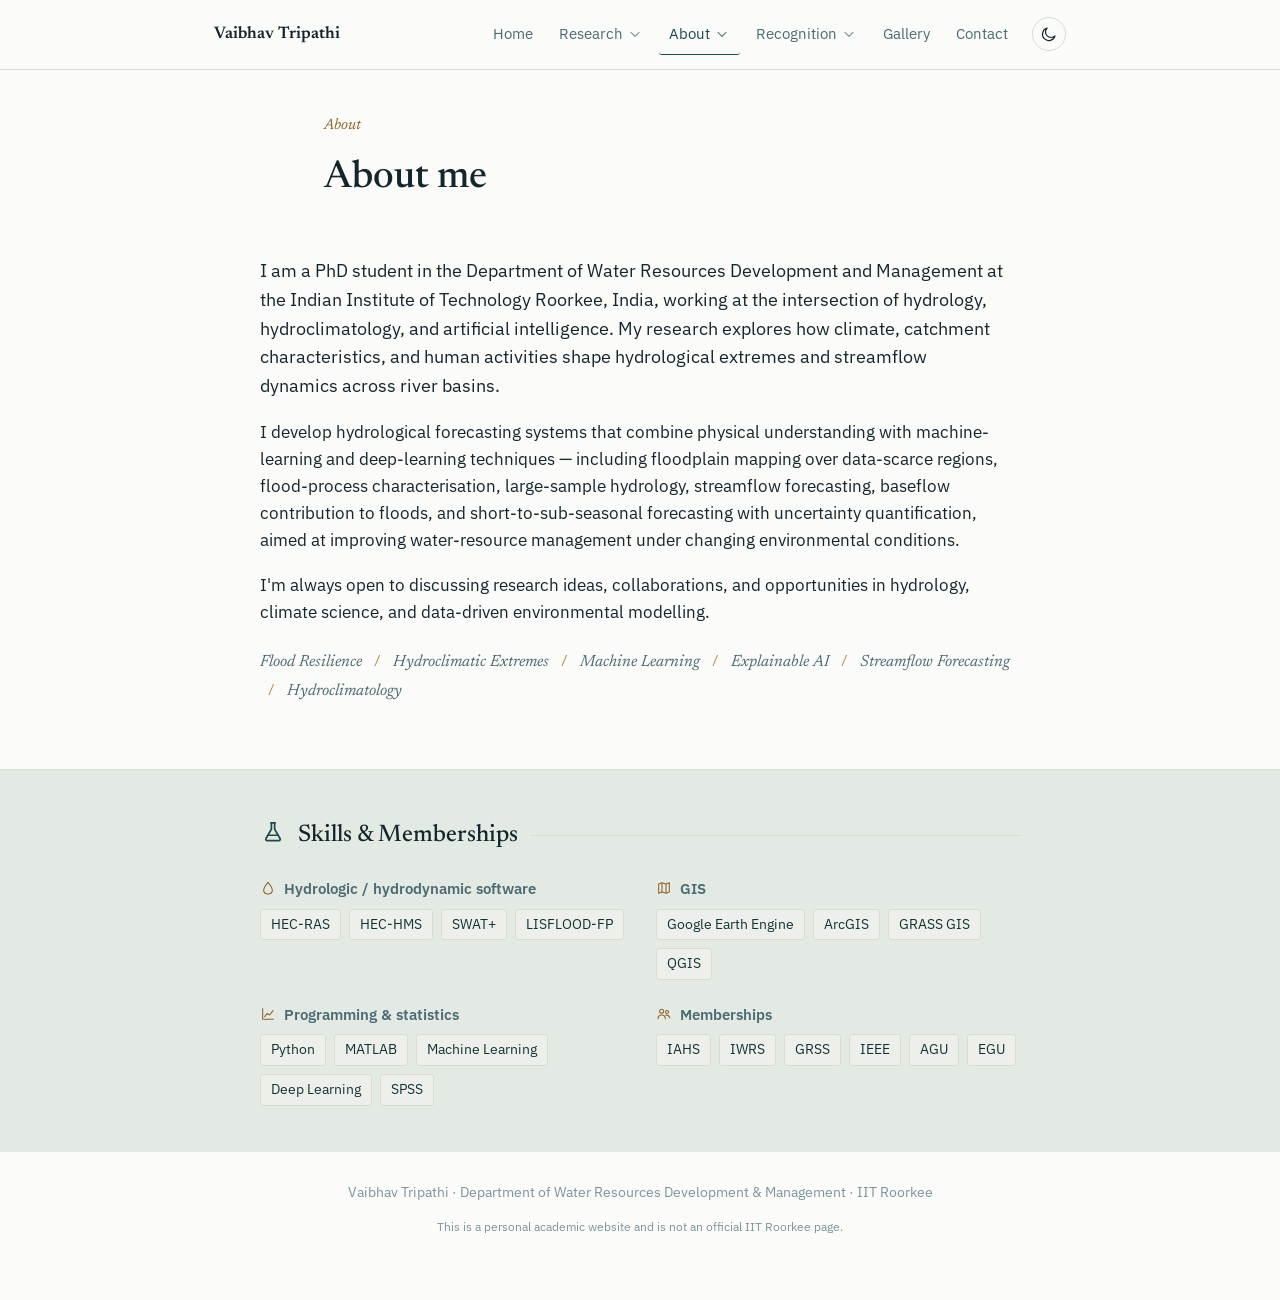
==== commit d53b584b: "Add world map, timeline, latest talks, vision, code section, filters, dark mode New interactive feat" ====
--- a/about.html
+++ b/about.html
@@ -14,6 +14,7 @@
 <link rel="preconnect" href="https://fonts.gstatic.com" crossorigin>
 <link href="https://fonts.googleapis.com/css2?family=Newsreader:ital,opsz,wght@0,6..72,400;0,6..72,500;0,6..72,600;1,6..72,400;1,6..72,500&family=IBM+Plex+Sans:wght@400;500;600&display=swap" rel="stylesheet">
 <link rel="stylesheet" href="assets/css/style.css">
+<script>try{var t=localStorage.getItem("theme");if(t)document.documentElement.setAttribute("data-theme",t);}catch(e){}document.documentElement.className+=" js";</script>
 </head>
 <body>
 <svg xmlns="http://www.w3.org/2000/svg" style="display:none">
@@ -109,6 +110,24 @@
 
 <symbol id="icon-caret" viewBox="0 0 24 24">
   <path d="M6 9.5 L12 15.5 L18 9.5" fill="none" stroke="currentColor" stroke-width="1.8" stroke-linecap="round" stroke-linejoin="round"/>
+</symbol>
+
+
+<symbol id="icon-moon" viewBox="0 0 24 24">
+  <path d="M20 14.5 A8.5 8.5 0 1 1 9.5 4 A6.8 6.8 0 0 0 20 14.5 Z" fill="none" stroke="currentColor" stroke-width="1.6" stroke-linejoin="round"/>
+</symbol>
+
+<symbol id="icon-sun" viewBox="0 0 24 24">
+  <circle cx="12" cy="12" r="4" fill="none" stroke="currentColor" stroke-width="1.6"/>
+  <path d="M12 3 V5 M12 19 V21 M3 12 H5 M19 12 H21 M5.6 5.6 L7 7 M17 17 L18.4 18.4 M5.6 18.4 L7 17 M17 7 L18.4 5.6" stroke="currentColor" stroke-width="1.6" stroke-linecap="round"/>
+</symbol>
+
+<symbol id="icon-github" viewBox="0 0 24 24">
+  <path d="M12 3.2 C7.1 3.2 3.2 7.1 3.2 12 C3.2 15.9 5.7 19.2 9.2 20.3 C9.6 20.4 9.8 20.1 9.8 19.9 V18.4 C7.4 18.9 6.9 17.3 6.9 17.3 C6.5 16.3 5.9 16 5.9 16 C5.1 15.5 6 15.5 6 15.5 C6.9 15.6 7.4 16.4 7.4 16.4 C8.2 17.7 9.4 17.4 9.9 17.2 C10 16.6 10.2 16.2 10.5 16 C8.6 15.8 6.6 15.1 6.6 11.8 C6.6 10.9 6.9 10.1 7.5 9.5 C7.4 9.3 7.1 8.5 7.6 7.3 C7.6 7.3 8.3 7.1 9.8 8.1 C10.5 7.9 11.2 7.8 12 7.8 C12.8 7.8 13.5 7.9 14.2 8.1 C15.7 7.1 16.4 7.3 16.4 7.3 C16.9 8.5 16.6 9.3 16.5 9.5 C17.1 10.1 17.4 10.9 17.4 11.8 C17.4 15.1 15.4 15.8 13.5 16 C13.8 16.3 14.1 16.8 14.1 17.6 V19.9 C14.1 20.1 14.3 20.4 14.7 20.3 C18.3 19.2 20.8 15.9 20.8 12 C20.8 7.1 16.9 3.2 12 3.2 Z" fill="currentColor"/>
+</symbol>
+
+<symbol id="icon-flame" viewBox="0 0 24 24">
+  <path d="M12 3 C12 6.5 8 8.5 8 13 C8 16.3 9.8 18.5 12 18.5 C14.2 18.5 16 16.3 16 13.5 C16 11.8 15.2 10.6 14.2 9.6 C14.2 11 13.4 11.8 12.6 11.8 C12.6 9 12.6 5.5 12 3 Z M12 21 C8.7 21 6 18 6 14 C6 9.5 10 8 10.5 4.5" fill="none" stroke="currentColor" stroke-width="1.6" stroke-linecap="round" stroke-linejoin="round"/>
 </symbol>
 
 </defs>
@@ -147,6 +166,7 @@
       </li>
       <li><a href="gallery.html" class="top">Gallery</a></li>
       <li><a href="contact.html" class="top">Contact</a></li>
+      <li class="theme-li"><button type="button" class="themetoggle" id="themeToggle" aria-label="Switch between light and dark mode" title="Light / dark"><svg class="icon icon-moon-i"><use href="#icon-moon"/></svg><svg class="icon icon-sun-i"><use href="#icon-sun"/></svg></button></li>
     </ul>
   </div>
 </nav>
--- a/assets/css/style.css
+++ b/assets/css/style.css
@@ -18,6 +18,12 @@
   --ochre-light: #e3b67a;
   --ochre-deep: #8f6528;
   --paper-tint: #e3e9e3;
+  --on-dark: #fbfbf9;
+  --nav-bg: rgba(251, 251, 249, 0.92);
+  --card: #ffffff;
+  --map-ocean: #e9eeea;
+  --map-land: #cfd8d1;
+  --map-border: #f6f8f5;
   --max-w: 760px;
   --max-w-wide: 980px;
   --side-pad: clamp(20px, 5vw, 64px);
@@ -92,7 +98,7 @@
   position: sticky;
   top: 0;
   z-index: 50;
-  background: rgba(251, 251, 249, 0.92);
+  background: var(--nav-bg);
   backdrop-filter: blur(6px);
   border-bottom: 1px solid var(--line);
 }
@@ -239,8 +245,8 @@
   position: relative;
   padding: 68px var(--side-pad) 0;
   overflow: hidden;
-  background: linear-gradient(150deg, var(--teal-deep) 0%, var(--teal) 55%, #235c60 100%);
-  color: var(--paper-warm);
+  background: linear-gradient(150deg, #123437 0%, #1b4b4f 55%, #235c60 100%);
+  color: var(--on-dark);
 }
 
 .hero-inner {
@@ -268,7 +274,7 @@
   line-height: 1.12;
   margin-bottom: 14px;
   letter-spacing: -0.01em;
-  color: var(--paper-warm);
+  color: var(--on-dark);
 }
 
 .hero-role {
@@ -286,7 +292,7 @@
 }
 
 .hero-links a {
-  color: var(--paper-warm);
+  color: var(--on-dark);
   text-decoration: none;
   border-bottom: 1px solid rgba(251, 251, 249, 0.35);
   padding-bottom: 1px;
@@ -823,14 +829,14 @@
   gap: 8px;
   margin-top: 26px;
   padding: 11px 20px;
-  background: var(--teal);
-  color: var(--paper-warm) !important;
+  background: #1b4b4f;
+  color: var(--on-dark) !important;
   text-decoration: none;
   border-radius: 3px;
   font-size: 0.95rem;
-  border: 1px solid var(--teal);
-}
-.cv-button:hover { background: var(--teal-deep); border-color: var(--teal-deep); }
+  border: 1px solid #1b4b4f;
+}
+.cv-button:hover { background: #123437; border-color: #123437; }
 
 footer {
   padding: 30px var(--side-pad) 50px;
@@ -848,8 +854,8 @@
 /* ---------- Ticker (Recent Updates, auto-scroll) ---------- */
 
 .ticker-band {
-  background: var(--teal-deep);
-  color: var(--paper-warm);
+  background: #123437;
+  color: var(--on-dark);
   overflow: hidden;
   position: relative;
 }
@@ -973,3 +979,292 @@
 }
 .gallery-tile img { transition: transform 0.6s cubic-bezier(.22,.68,.28,1); }
 .gallery-tile:hover img { transform: scale(1.05); }
+
+/* ---------- Research figures ---------- */
+.themes-lede { color: var(--slate); margin: -6px 0 22px; font-size: 0.98rem; }
+.tcard .tphoto.fig { background: #fff; border-bottom: 1px solid var(--line); }
+.tcard .tphoto.fig img { aspect-ratio: 4/3; object-fit: contain; padding: 8px; }
+.tcard:hover .tphoto.fig img { transform: scale(1.04); }
+.fig-src { display: block; margin-top: 8px; font-size: 0.76rem; letter-spacing: 0.02em; color: var(--ochre-deep); font-style: italic; }
+a.gallery-tile.fig-tile .gallery-caption::after { display: none; }
+
+.research-fig {
+  display: grid; grid-template-columns: 1.25fr 1fr; gap: 36px; align-items: center;
+  padding: 34px 0; border-bottom: 1px dotted var(--line);
+}
+.research-fig:last-child { border-bottom: none; }
+.research-fig.flip { grid-template-columns: 1fr 1.25fr; }
+.research-fig.flip figure { order: 2; }
+.research-fig figure {
+  margin: 0; background: #fff; border: 1px solid var(--line); border-radius: 8px;
+  padding: 10px; box-shadow: 0 6px 22px rgba(20,37,43,0.08);
+  transition: transform .3s cubic-bezier(.22,.68,.28,1), box-shadow .3s ease;
+}
+.research-fig figure:hover { transform: translateY(-4px); box-shadow: 0 14px 34px rgba(20,37,43,0.16); }
+.research-fig figure img { display: block; width: 100%; height: auto; border-radius: 4px; }
+.research-fig figcaption { font-size: 0.8rem; color: var(--slate); padding: 10px 4px 2px; line-height: 1.45; }
+.fig-credit { display: block; margin-top: 4px; color: var(--slate-light); font-style: italic; }
+.research-fig-text h3 { font-size: 1.35rem; margin: 8px 0 8px; }
+.research-fig-text p { color: var(--slate); margin: 0 0 12px; }
+.research-fig-text .research-tag { display: inline-block; }
+.pub-link { font-weight: 600; font-size: 0.92rem; }
+@media (max-width: 820px) {
+  .research-fig, .research-fig.flip { grid-template-columns: 1fr; gap: 18px; }
+  .research-fig.flip figure { order: 0; }
+}
+
+/* ============================================================
+   Dark theme
+   ============================================================ */
+:root[data-theme="dark"] {
+  --ink: #e7efee;
+  --teal: #86c9c6;
+  --teal-deep: #a9dbd8;
+  --slate: #a9bfc3;
+  --slate-light: #86a0a5;
+  --paper: #0e1b1f;
+  --paper-warm: #13242a;
+  --paper-tint: #15292f;
+  --line: #2a3f45;
+  --ochre: #d19a52;
+  --ochre-deep: #e0ad66;
+  --nav-bg: rgba(14, 27, 31, 0.92);
+  --card: #172b31;
+  --map-ocean: #0f2227;
+  --map-land: #28464d;
+  --map-border: #0f2227;
+}
+:root[data-theme="dark"] body { background: var(--paper-warm); }
+:root[data-theme="dark"] .feature-card,
+:root[data-theme="dark"] .gallery-tile,
+:root[data-theme="dark"] .tcard { background: var(--card); }
+:root[data-theme="dark"] .hero-photo img { filter: brightness(0.95); }
+
+/* theme toggle */
+.theme-li { display: flex; align-items: center; }
+.themetoggle {
+  background: none; border: 1px solid var(--line); color: var(--ink);
+  width: 34px; height: 34px; border-radius: 50%; cursor: pointer;
+  display: inline-flex; align-items: center; justify-content: center; margin-left: 8px;
+  transition: background .2s ease, transform .3s ease;
+}
+.themetoggle:hover { background: var(--paper); transform: rotate(18deg); }
+.themetoggle .icon { width: 18px; height: 18px; }
+.themetoggle .icon-sun-i { display: none; }
+:root[data-theme="dark"] .themetoggle .icon-sun-i { display: inline-block; }
+:root[data-theme="dark"] .themetoggle .icon-moon-i { display: none; }
+@media (max-width: 760px) { .theme-li { padding: 8px 0; } .themetoggle { margin-left: 0; } }
+
+/* ============================================================
+   Scroll reveal + hero motion
+   ============================================================ */
+.js .reveal { opacity: 0; transform: translateY(22px); transition: opacity .7s ease, transform .7s cubic-bezier(.22,.68,.28,1); }
+.js .reveal.in { opacity: 1; transform: none; }
+.hero-contour path { animation: contour-drift 18s ease-in-out infinite alternate; }
+.hero-contour path:nth-child(2) { animation-duration: 23s; animation-delay: -4s; }
+.hero-contour path:nth-child(3) { animation-duration: 15s; animation-delay: -7s; }
+.hero-contour path:nth-child(4) { animation-duration: 26s; animation-delay: -2s; }
+.hero-contour path:nth-child(5) { animation-duration: 20s; animation-delay: -9s; }
+@keyframes contour-drift { from { transform: translateX(-28px); } to { transform: translateX(28px); } }
+.hero-rain { position: absolute; inset: 0; overflow: hidden; pointer-events: none; }
+.hero-rain i {
+  position: absolute; top: -12%; width: 1px; height: 46px;
+  background: linear-gradient(to bottom, rgba(227,182,122,0), rgba(227,182,122,.55));
+  animation: rain-fall linear infinite; opacity: .0;
+}
+@keyframes rain-fall { 0% { transform: translateY(0); opacity: 0; } 10% { opacity: .8; } 100% { transform: translateY(125vh); opacity: 0; } }
+@media (prefers-reduced-motion: reduce) {
+  .hero-contour path, .hero-rain i, .mpin.visit::after { animation: none !important; }
+  .js .reveal { opacity: 1; transform: none; transition: none; }
+}
+
+/* ============================================================
+   Latest banner
+   ============================================================ */
+.latest-grid { display: grid; grid-template-columns: repeat(2, 1fr); gap: 22px; }
+.latest-card { border: 1px solid var(--line); border-radius: 8px; overflow: hidden; background: var(--card, #fff);
+  transition: transform .3s cubic-bezier(.22,.68,.28,1), box-shadow .3s ease; }
+.latest-card:hover { transform: translateY(-4px); box-shadow: 0 18px 34px -20px rgba(18,52,55,.5); }
+.latest-banner {
+  position: relative; padding: 22px 22px 18px; color: var(--on-dark);
+  background: linear-gradient(135deg, #123437, #1b4b4f 60%, #2a6a6c);
+  display: flex; flex-direction: column; gap: 6px; overflow: hidden;
+}
+.latest-banner::after {
+  content: ""; position: absolute; right: -30px; top: -30px; width: 140px; height: 140px; border-radius: 50%;
+  border: 1px solid rgba(227,182,122,.45); box-shadow: 0 0 0 18px rgba(227,182,122,.08), 0 0 0 40px rgba(227,182,122,.05);
+}
+.latest-date { font-family: "Newsreader", serif; font-size: 1.55rem; letter-spacing: .01em; }
+.latest-city { font-size: .92rem; color: var(--ochre-light); display: inline-flex; align-items: center; gap: 6px; }
+.latest-body { padding: 18px 22px 22px; }
+.latest-body h3 { font-size: 1.05rem; margin: 0 0 8px; }
+.latest-talk { color: var(--slate); font-size: .94rem; font-style: italic; margin: 0 0 12px; }
+.latest-meta { margin: 0; }
+.latest-more { margin-top: 18px; }
+@media (max-width: 760px) { .latest-grid { grid-template-columns: 1fr; } }
+
+/* ============================================================
+   World map
+   ============================================================ */
+.worldmap { margin-top: 6px; }
+.map-stage { position: relative; aspect-ratio: 960 / 500; border-radius: 10px; overflow: hidden; background: var(--map-ocean); border: 1px solid var(--line); }
+.map-layer { position: absolute; inset: 0; background: var(--map-land);
+  -webkit-mask-repeat: no-repeat; mask-repeat: no-repeat; -webkit-mask-size: 100% 100%; mask-size: 100% 100%; }
+.map-land { -webkit-mask-image: url(../img/map/world-land.svg); mask-image: url(../img/map/world-land.svg); }
+.map-borders { background: var(--map-border); -webkit-mask-image: url(../img/map/world-borders.svg); mask-image: url(../img/map/world-borders.svg); }
+.mpin { position: absolute; transform: translate(-50%, -50%); border: 0; padding: 0; cursor: pointer; z-index: 3; }
+.mpin.visit { width: 14px; height: 14px; border-radius: 50%; background: var(--ochre); box-shadow: 0 0 0 2px #fff, 0 2px 6px rgba(0,0,0,.35); }
+.mpin.visit::after { content: ""; position: absolute; inset: -6px; border-radius: 50%; border: 2px solid var(--ochre); opacity: 0; animation: pin-pulse 2.6s ease-out infinite; }
+@keyframes pin-pulse { 0% { transform: scale(.5); opacity: .8; } 100% { transform: scale(1.9); opacity: 0; } }
+.mpin.other { width: 9px; height: 9px; border-radius: 50%; background: transparent; border: 2px solid var(--teal); z-index: 2; }
+.mpin.home { width: 11px; height: 11px; background: var(--teal); transform: translate(-50%, -50%) rotate(45deg); z-index: 2; box-shadow: 0 0 0 2px #fff; }
+.mpin.visit:hover, .mpin.visit:focus-visible, .mpin.visit.on { background: var(--ochre-deep); outline: none; transform: translate(-50%, -50%) scale(1.35); }
+.mpin.other:hover, .mpin.other:focus-visible { background: var(--teal); outline: none; }
+.map-tip { position: absolute; z-index: 6; pointer-events: none; transform: translate(-50%, calc(-100% - 14px)); background: var(--ink); color: var(--paper-warm);
+  border-radius: 6px; padding: 7px 10px; font-size: .78rem; line-height: 1.3; white-space: nowrap; box-shadow: 0 6px 18px rgba(0,0,0,.3); }
+.map-tip b { display: block; font-weight: 600; }
+.map-inset { position: absolute; left: 1.5%; bottom: 3%; width: 31%; z-index: 4; background: var(--paper-warm); border: 1px solid var(--line); border-radius: 8px; padding: 6px; box-shadow: 0 8px 22px rgba(0,0,0,.18); }
+.inset-title { font-size: .66rem; letter-spacing: .1em; text-transform: uppercase; color: var(--slate); margin: 0 2px 4px; }
+.inset-stage { position: relative; aspect-ratio: 480 / 360; background: var(--map-ocean); border-radius: 5px; overflow: hidden; }
+.inset-land { -webkit-mask-image: url(../img/map/europe-land.svg); mask-image: url(../img/map/europe-land.svg); }
+.inset-stage .mpin.visit { width: 11px; height: 11px; }
+.ilabel { position: absolute; transform: translate(9px, -50%); font-size: .62rem; color: var(--ink); text-shadow: 0 0 3px var(--map-ocean), 0 0 3px var(--map-ocean); pointer-events: none; z-index: 3; white-space: nowrap; }
+.map-legend { display: flex; flex-wrap: wrap; gap: 8px 22px; margin: 12px 2px 0; font-size: .82rem; color: var(--slate); }
+.map-legend .lg { display: inline-block; vertical-align: middle; margin-right: 7px; }
+.lg.visit { width: 11px; height: 11px; border-radius: 50%; background: var(--ochre); }
+.lg.other { width: 8px; height: 8px; border-radius: 50%; border: 2px solid var(--teal); }
+.lg.home { width: 9px; height: 9px; background: var(--teal); transform: rotate(45deg); }
+.visit-chips { display: grid; grid-template-columns: repeat(5, 1fr); gap: 10px; margin-top: 16px; }
+.visit-chip { text-align: left; background: var(--card, #fff); border: 1px solid var(--line); border-radius: 8px; padding: 10px 12px; cursor: pointer; font-family: inherit; color: var(--ink);
+  display: flex; flex-direction: column; gap: 2px; transition: transform .25s ease, border-color .25s ease, box-shadow .25s ease; }
+.visit-chip:hover, .visit-chip.on { border-color: var(--ochre); transform: translateY(-3px); box-shadow: 0 10px 22px -14px rgba(0,0,0,.45); }
+.vc-date { font-size: .72rem; color: var(--ochre-deep); letter-spacing: .03em; font-weight: 600; }
+.vc-city { font-family: "Newsreader", serif; font-size: 1rem; }
+.vc-event { font-size: .78rem; color: var(--slate); }
+@media (max-width: 900px) { .visit-chips { grid-template-columns: repeat(2, 1fr); } .map-inset { width: 42%; } }
+@media (max-width: 560px) { .map-inset { display: none; } .visit-chips { grid-template-columns: 1fr; } }
+
+/* ============================================================
+   Timeline
+   ============================================================ */
+.tl-legend { display: flex; flex-wrap: wrap; gap: 8px 20px; font-size: .82rem; color: var(--slate); margin-bottom: 22px; }
+.tl-dot { display: inline-block; width: 10px; height: 10px; border-radius: 50%; margin-right: 7px; vertical-align: middle; }
+.tl-grid { display: grid; grid-template-columns: repeat(4, 1fr); gap: 18px; position: relative; }
+.tl-col { position: relative; }
+.tl-year { position: relative; font-family: "Newsreader", serif; font-size: 1.7rem; color: var(--teal); padding-bottom: 14px; margin-bottom: 14px; border-bottom: 2px solid var(--line); }
+.tl-year::after { content: ""; position: absolute; left: 0; bottom: -7px; width: 12px; height: 12px; border-radius: 50%; background: var(--ochre); box-shadow: 0 0 0 4px var(--paper-tint); }
+.tl-col ul { list-style: none; margin: 0; padding: 0; display: flex; flex-direction: column; gap: 10px; }
+.tl-col li { position: relative; padding: 8px 10px 8px 14px; background: var(--card, #fff); border: 1px solid var(--line); border-radius: 6px; font-size: .84rem; line-height: 1.35;
+  transition: transform .25s ease, box-shadow .25s ease; }
+.tl-col li:hover { transform: translateX(4px); box-shadow: 0 8px 18px -12px rgba(0,0,0,.4); }
+.tl-col li::before { content: ""; position: absolute; left: 0; top: 0; bottom: 0; width: 4px; border-radius: 6px 0 0 6px; background: var(--c); }
+.tl-m { display: block; font-size: .68rem; text-transform: uppercase; letter-spacing: .08em; color: var(--slate-light); margin-bottom: 2px; }
+.tl-paper, .tl-dot.tl-paper { --c: #1b6e73; background-color: var(--c); }
+.tl-talk, .tl-dot.tl-talk { --c: #b8823d; background-color: var(--c); }
+.tl-grant, .tl-dot.tl-grant { --c: #6f8fb0; background-color: var(--c); }
+.tl-role, .tl-dot.tl-role { --c: #8a7aa8; background-color: var(--c); }
+.tl-col li.tl-paper, .tl-col li.tl-talk, .tl-col li.tl-grant, .tl-col li.tl-role { background-color: var(--card, #fff); }
+@media (max-width: 980px) { .tl-grid { grid-template-columns: repeat(2, 1fr); } }
+@media (max-width: 560px) { .tl-grid { grid-template-columns: 1fr; } }
+
+/* ============================================================
+   Vision + code sections
+   ============================================================ */
+.vision-grid, .code-grid { display: grid; grid-template-columns: 1fr 1.1fr; gap: 36px; align-items: center; }
+.vision-text h3, .code-text h3 { font-size: 1.4rem; margin: 8px 0 12px; }
+.vision-text p, .code-text p { color: var(--slate); }
+.vision-fig, .code-fig { margin: 0; background: var(--card, #fff); border: 1px solid var(--line); border-radius: 10px; padding: 14px; box-shadow: 0 8px 26px -16px rgba(0,0,0,.4); }
+.vision-fig svg, .code-fig svg { width: 100%; height: auto; display: block; }
+.vision-fig figcaption, .code-fig figcaption { font-size: .78rem; color: var(--slate-light); padding: 8px 4px 0; font-style: italic; }
+.vz-node rect { fill: var(--paper-tint); stroke: var(--line); stroke-width: 1.2; }
+.vz-fire rect { fill: rgba(184,130,61,.18); stroke: var(--ochre); }
+.vz-soil rect { fill: rgba(143,101,40,.14); stroke: var(--ochre-deep); }
+.vz-flood rect { fill: rgba(27,110,115,.16); stroke: #1b6e73; }
+.vz-sed rect { fill: rgba(111,143,176,.18); stroke: #6f8fb0; }
+.vz-dry rect { fill: rgba(138,122,168,.16); stroke: #8a7aa8; }
+.vz-t1, .cd-t1 { font-family: "Newsreader", serif; font-size: 17px; fill: var(--ink); text-anchor: middle; }
+.vz-t2, .cd-t2 { font-family: "IBM Plex Sans", sans-serif; font-size: 11.5px; fill: var(--slate); text-anchor: middle; }
+.vz-arrow { fill: none; stroke: var(--slate-light); stroke-width: 1.6; stroke-dasharray: 5 4; animation: dash-flow 1.6s linear infinite; }
+.vz-head { fill: var(--slate-light); }
+@keyframes dash-flow { to { stroke-dashoffset: -18; } }
+.cd-in rect { fill: rgba(184,130,61,.14); stroke: var(--ochre); stroke-width: 1.2; }
+.cd-mid rect { fill: rgba(27,110,115,.16); stroke: #1b6e73; stroke-width: 1.2; }
+.cd-out rect { fill: rgba(111,143,176,.16); stroke: #6f8fb0; stroke-width: 1.2; }
+.cd-t1 { font-size: 15px; }
+.code-stats { list-style: none; margin: 14px 0 6px; padding: 0; display: grid; grid-template-columns: repeat(2, 1fr); gap: 8px 16px; }
+.code-stats li { color: var(--slate); font-size: .92rem; }
+.code-stats b { font-family: "Newsreader", serif; font-size: 1.5rem; color: var(--teal); margin-right: 6px; }
+.code-links { margin-top: 18px; }
+@media (max-width: 860px) { .vision-grid, .code-grid { grid-template-columns: 1fr; gap: 22px; } }
+@media (prefers-reduced-motion: reduce) { .vz-arrow { animation: none; } }
+
+/* ============================================================
+   Conference page
+   ============================================================ */
+.visit-grid { display: grid; grid-template-columns: repeat(2, 1fr); gap: 22px; margin-top: 26px; }
+.visit-card { border: 1px solid var(--line); border-radius: 10px; overflow: hidden; background: var(--card, #fff); transition: transform .3s ease, box-shadow .3s ease; }
+.visit-card:hover { transform: translateY(-4px); box-shadow: 0 18px 34px -20px rgba(18,52,55,.5); }
+.visit-card.flash { animation: flash-card 1.6s ease; }
+@keyframes flash-card { 0%,100% { box-shadow: none; } 30% { box-shadow: 0 0 0 3px var(--ochre); } }
+.visit-photo { position: relative; height: 150px; background: linear-gradient(135deg, #123437, #1b4b4f 60%, #2a6a6c); color: var(--on-dark); overflow: hidden; display: flex; align-items: flex-end; justify-content: space-between; padding: 14px 18px; }
+.visit-photo img { position: absolute; inset: 0; width: 100%; height: 100%; object-fit: cover; }
+.visit-photo::before { content: ""; position: absolute; right: -40px; top: -40px; width: 170px; height: 170px; border-radius: 50%; border: 1px solid rgba(227,182,122,.45); box-shadow: 0 0 0 20px rgba(227,182,122,.08), 0 0 0 46px rgba(227,182,122,.05); }
+.vp-city { position: relative; font-family: "Newsreader", serif; font-size: 1.9rem; }
+.vp-year { position: relative; font-size: .85rem; color: var(--ochre-light); letter-spacing: .08em; }
+.visit-body { padding: 16px 20px 20px; }
+.visit-body h3 { font-size: 1.15rem; margin: 2px 0 6px; }
+.visit-event { font-size: .9rem; color: var(--slate); margin: 0 0 8px; }
+.visit-talk { font-style: italic; font-size: .88rem; color: var(--slate); margin: 0 0 10px; }
+.conf-year { margin-bottom: 26px; }
+.conf-item { padding: 14px 0; border-bottom: 1px dotted var(--line); display: block; }
+.conf-title { display: block; font-weight: 500; }
+.conf-item .pub-meta { display: block; margin-top: 3px; }
+.conf-tag { display: inline-block; font-size: .72rem; padding: 2px 8px; border-radius: 10px; margin: 6px 6px 0 0; border: 1px solid var(--line); color: var(--slate); }
+.conf-tag.grant { border-color: var(--ochre); color: var(--ochre-deep); }
+@media (max-width: 760px) { .visit-grid { grid-template-columns: 1fr; } }
+
+/* ============================================================
+   Explorer (research page)
+   ============================================================ */
+.explorer { display: grid; grid-template-columns: 1.05fr 1fr; gap: 32px; align-items: start; }
+.ex-tabs, .ex-toggle { display: flex; flex-wrap: wrap; gap: 8px; margin-bottom: 14px; }
+.ex-tab, .ex-grp, .chip { font-family: inherit; font-size: .84rem; padding: 7px 14px; border-radius: 20px; border: 1px solid var(--line); background: var(--card, #fff); color: var(--ink); cursor: pointer; transition: all .2s ease; }
+.ex-tab:hover, .ex-grp:hover, .chip:hover { border-color: var(--teal); }
+.ex-tab.active, .ex-grp.active, .chip.active { background: #1b4b4f; color: var(--on-dark); border-color: #1b4b4f; }
+.ex-map { background: #fff; border: 1px solid var(--line); border-radius: 10px; padding: 8px; box-shadow: 0 8px 26px -16px rgba(0,0,0,.4); }
+.ex-map img { display: block; width: 100%; height: auto; transition: opacity .25s ease; }
+.ex-map img.fade { opacity: .15; }
+.ex-legend { display: flex; flex-wrap: wrap; gap: 6px 18px; margin-top: 10px; font-size: .82rem; color: var(--slate); }
+.ex-legend i { display: inline-block; width: 10px; height: 10px; border-radius: 50%; margin-right: 6px; vertical-align: middle; }
+.ex-bars { display: flex; flex-direction: column; gap: 12px; margin: 6px 0 14px; }
+.ex-bar { display: grid; grid-template-columns: 38px 1fr 44px; align-items: center; gap: 10px; font-size: .9rem; }
+.ex-name { font-weight: 600; color: var(--slate); }
+.ex-track { height: 16px; background: var(--paper-tint); border-radius: 8px; overflow: hidden; }
+.ex-fill { display: block; height: 100%; width: 0; border-radius: 8px; transition: width .8s cubic-bezier(.22,.68,.28,1); }
+.ex-fill.erf { background: #b0408a; } .ex-fill.lrf { background: #4650e0; } .ex-fill.srf { background: #22d11f; }
+.ex-val { text-align: right; font-variant-numeric: tabular-nums; color: var(--ink); }
+.ex-note { color: var(--slate); font-size: .92rem; min-height: 3em; }
+.ex-facts { padding-left: 18px; color: var(--slate); font-size: .92rem; }
+.ex-facts li { margin-bottom: 6px; }
+.ex-src { font-size: .8rem; color: var(--slate-light); margin-top: 14px; }
+@media (max-width: 860px) { .explorer { grid-template-columns: 1fr; } }
+
+/* ============================================================
+   Publications: chips + thumbnails
+   ============================================================ */
+.chip-row { display: flex; flex-wrap: wrap; gap: 8px; align-items: center; margin-top: 12px; }
+.chip-label { font-size: .75rem; text-transform: uppercase; letter-spacing: .08em; color: var(--slate-light); margin-right: 4px; min-width: 44px; }
+.chip { padding: 5px 12px; font-size: .8rem; }
+.pub-item { display: flex; gap: 16px; align-items: flex-start; }
+.pub-main { flex: 1; min-width: 0; }
+.pub-thumb { flex: 0 0 132px; height: 92px; border: 1px solid var(--line); border-radius: 6px; background: #fff; overflow: hidden; display: block; transition: transform .3s ease, box-shadow .3s ease; }
+.pub-thumb img { width: 100%; height: 100%; object-fit: cover; object-position: center; display: block; transition: transform .5s ease; }
+.pub-thumb:hover { transform: translateY(-3px); box-shadow: 0 10px 20px -12px rgba(0,0,0,.45); }
+.pub-thumb:hover img { transform: scale(1.1); }
+.pub-thumb.ph { display: flex; flex-direction: column; align-items: center; justify-content: center; gap: 4px; background: var(--paper-tint); color: var(--slate-light); font-size: .7rem; letter-spacing: .06em; text-transform: uppercase; }
+@media (max-width: 560px) { .pub-item { flex-direction: column; } .pub-thumb { flex-basis: auto; width: 100%; height: 150px; } }
+
+.ilabel.lft { transform: translate(calc(-100% - 9px), -50%); }
+.cd-t1 { font-size: 17px; }
+.cd-t2 { font-size: 12.5px; }
+.latest-section { padding-top: 56px; }
